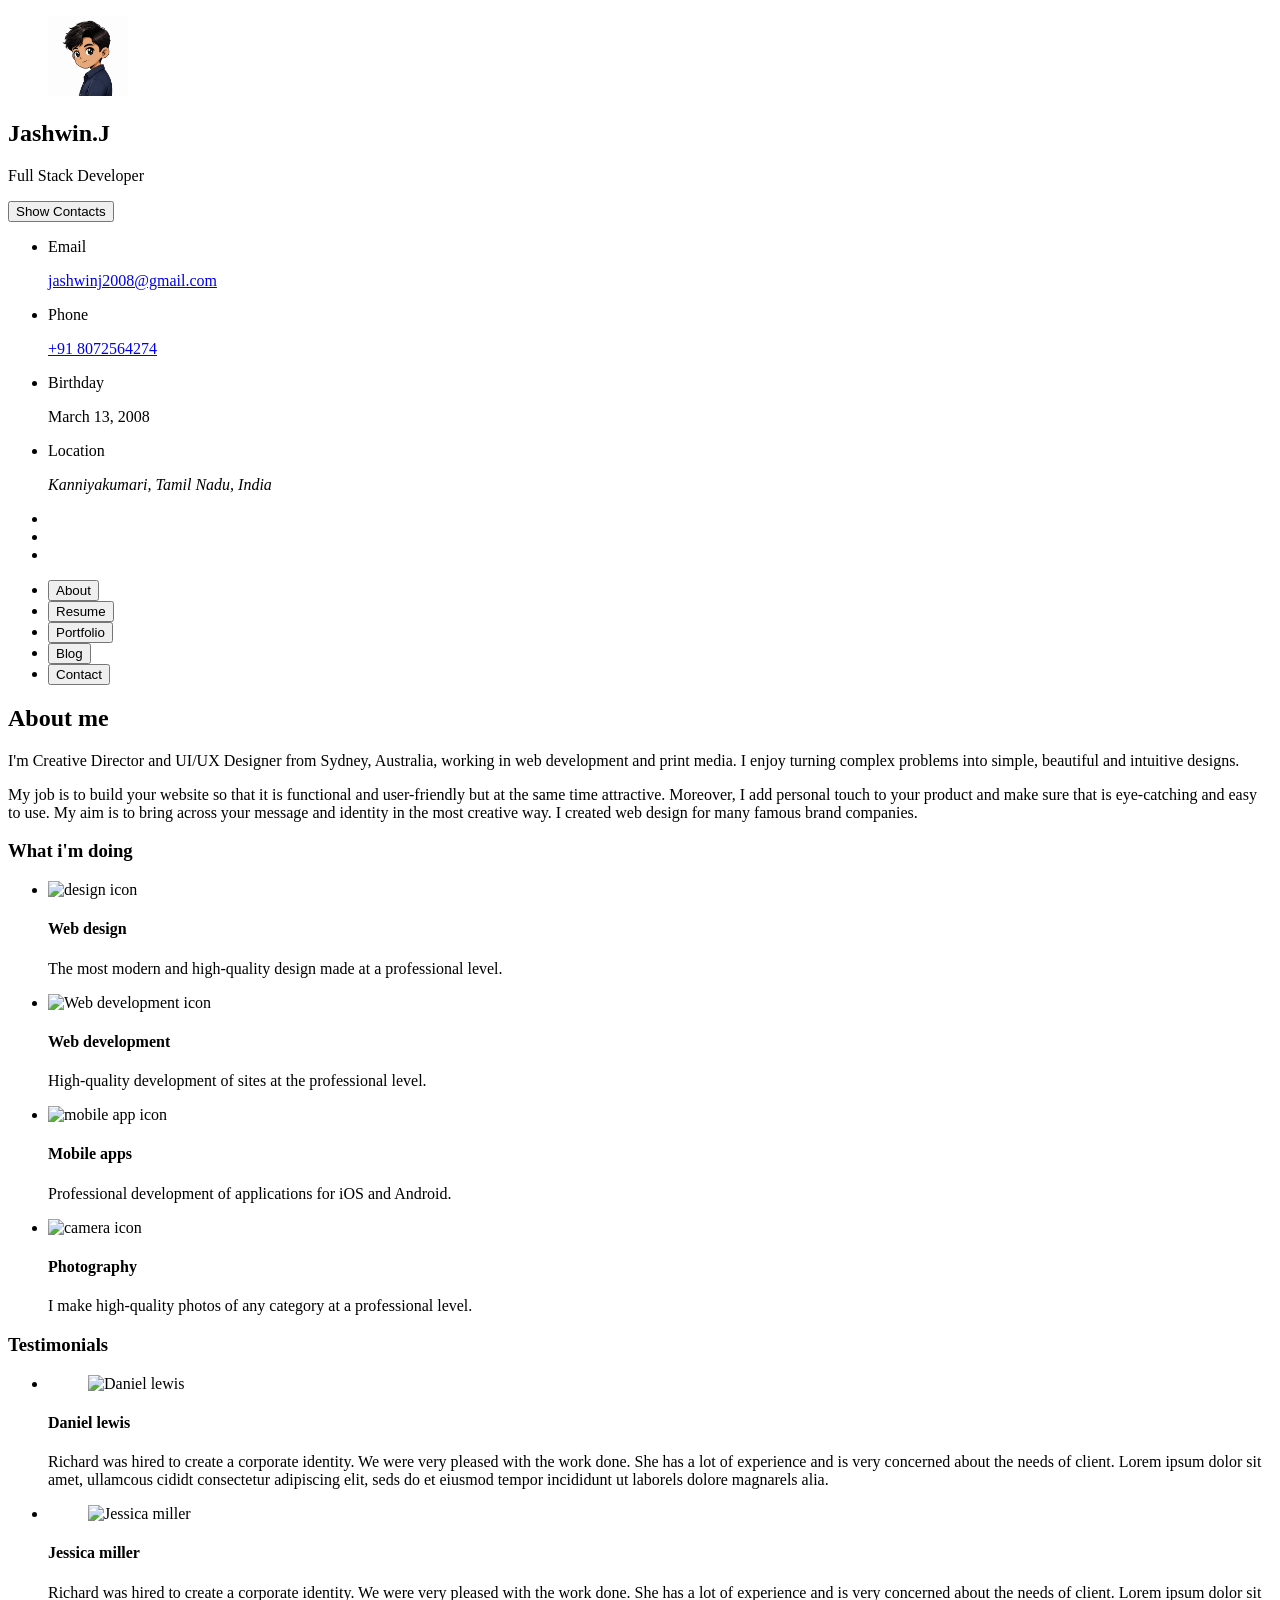
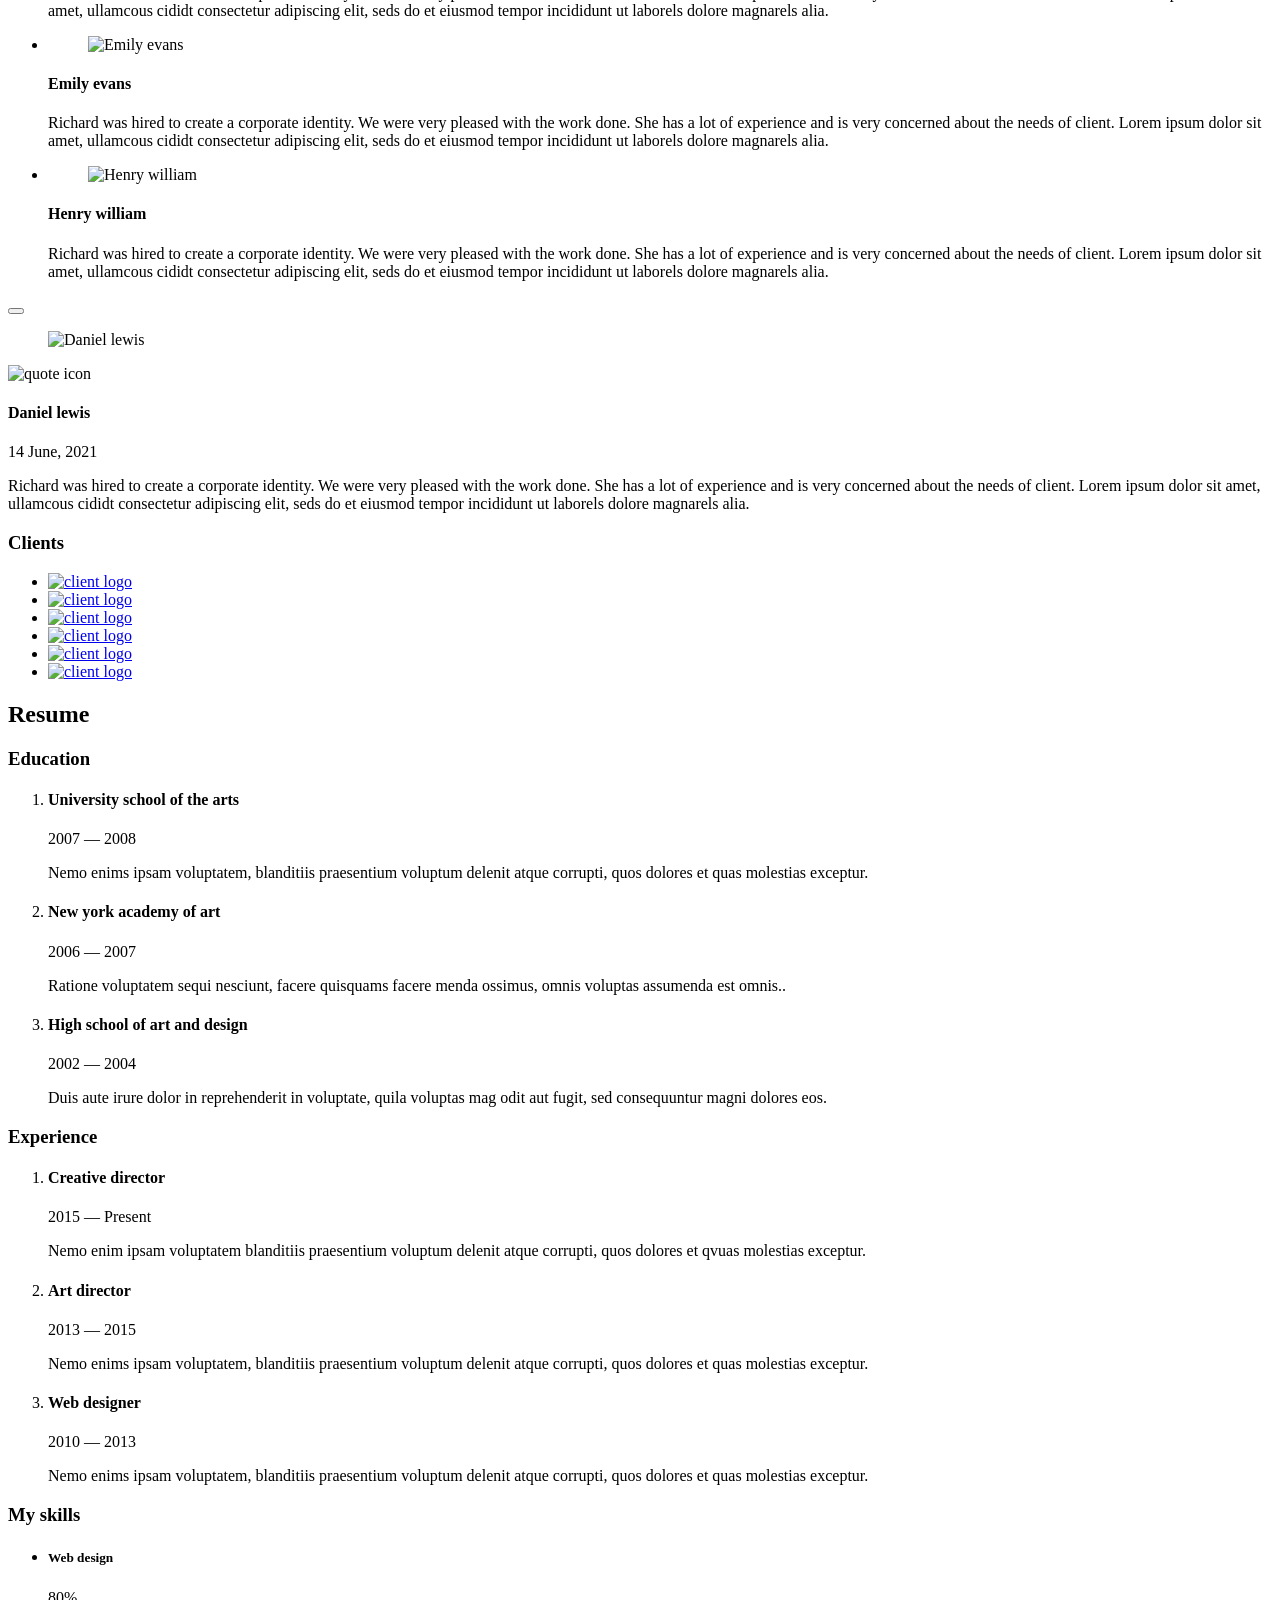
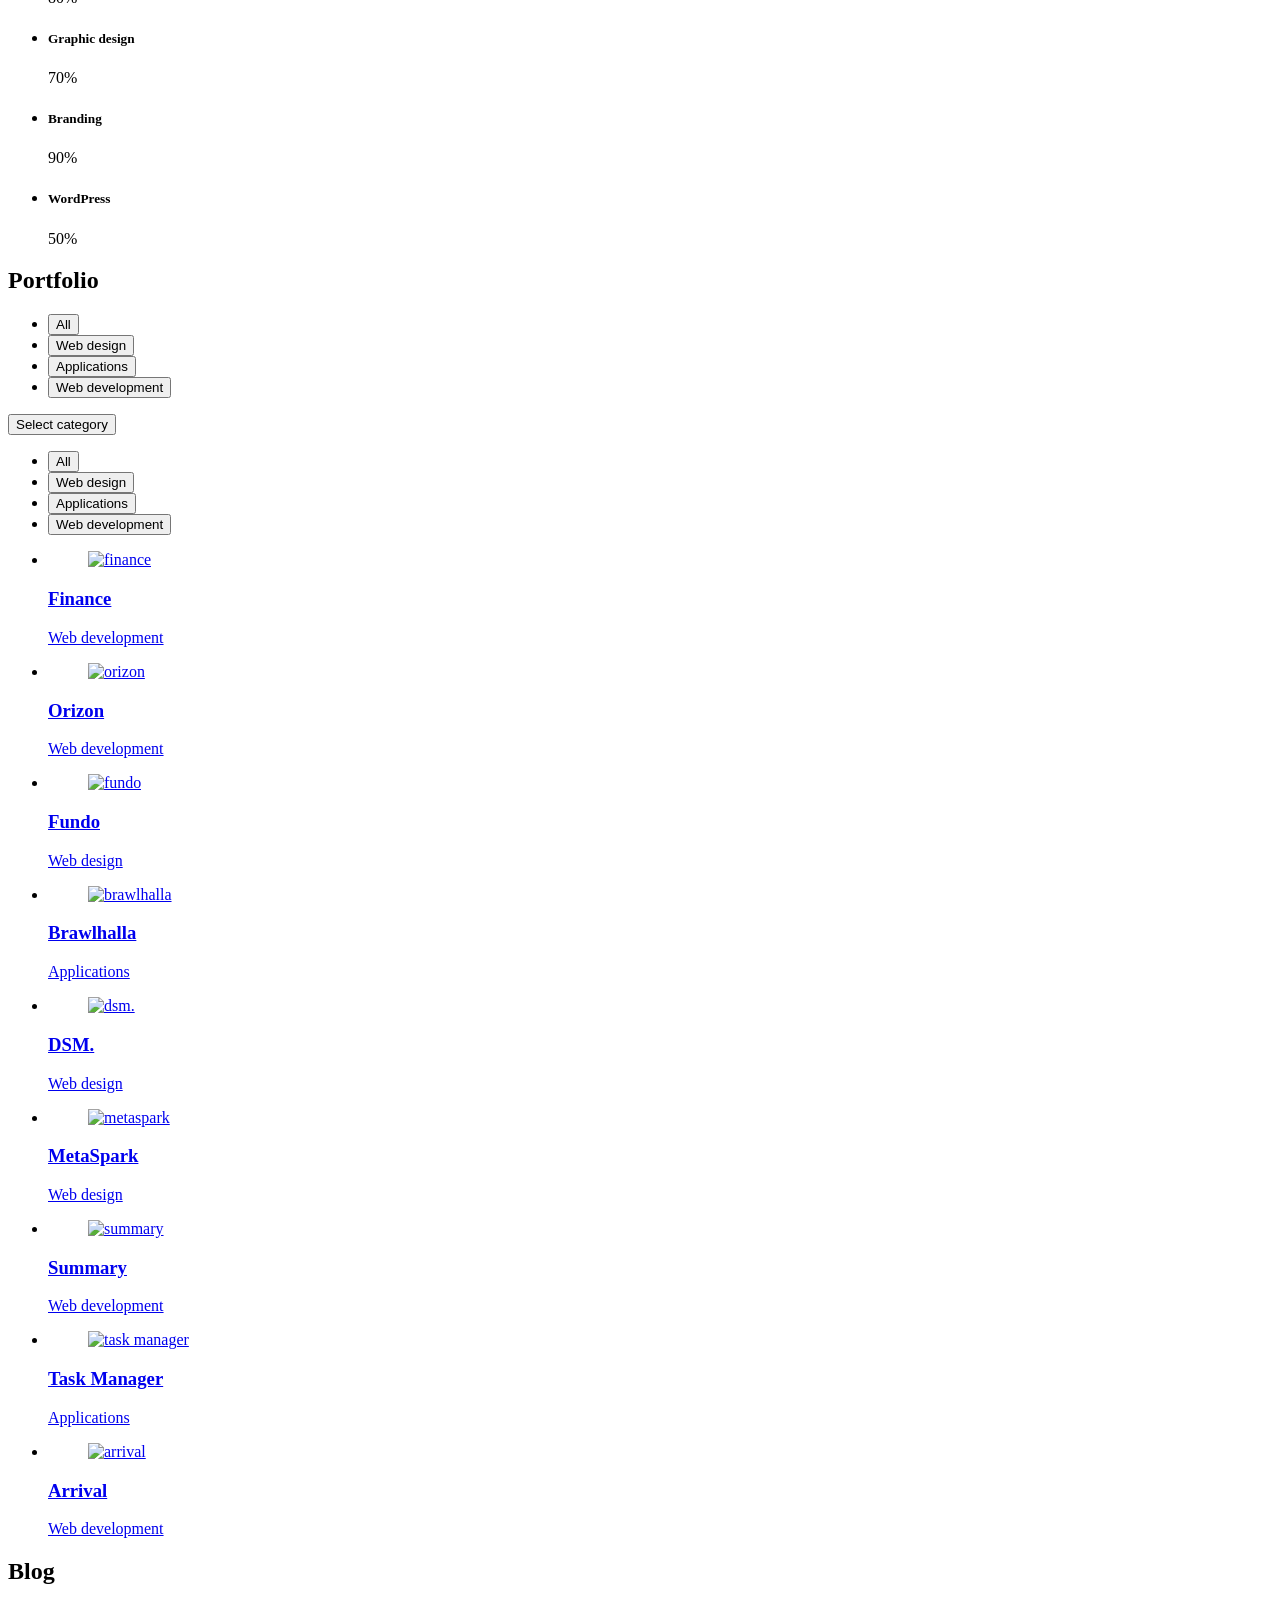
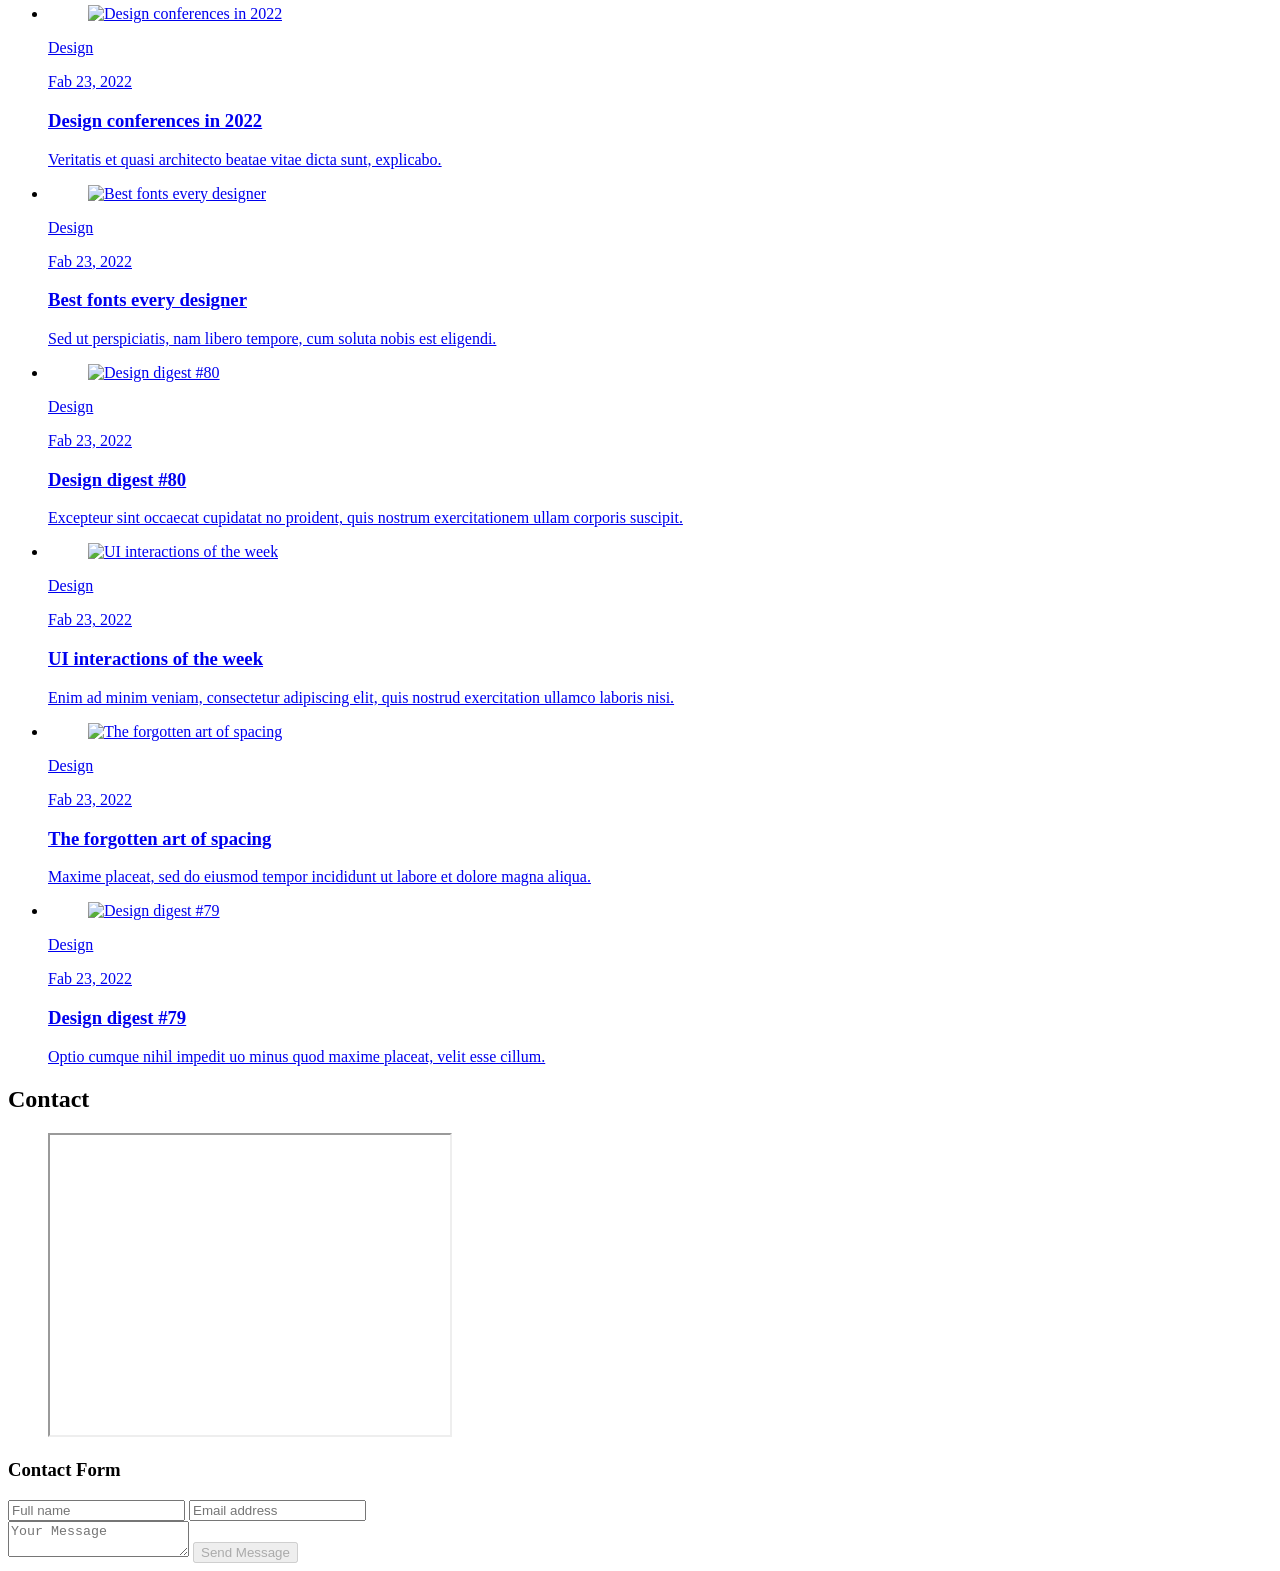
==== index.html @ caa752dd "," ====
<!DOCTYPE html>
<html lang="en">

<head>
  <meta charset="UTF-8">
  <meta http-equiv="X-UA-Compatible" content="IE=edge">
  <meta name="viewport" content="width=device-width, initial-scale=1.0">
  <title>vCard - Personal Portfolio</title>

  <!--
    - favicon
  -->
  <link rel="shortcut icon" href="./assets/images/logo.ico" type="image/x-icon">

  <!--
    - custom css link
  -->
  <link rel="stylesheet" href="./assets/css/style.css">

  <!--
    - google font link
  -->
  <link rel="preconnect" href="https://fonts.googleapis.com">
  <link rel="preconnect" href="https://fonts.gstatic.com" crossorigin>
  <link href="https://fonts.googleapis.com/css2?family=Poppins:wght@300;400;500;600&display=swap" rel="stylesheet">
</head>

<body>

  <!--
    - #MAIN
  -->

  <main>

    <!--
      - #SIDEBAR
    -->

    <aside class="sidebar" data-sidebar>

      <div class="sidebar-info">

        <figure class="avatar-box">
          <img src="./assets/images/jashwin_avatar.png" alt="Jashwin.J" width="80">
        </figure>

        <div class="info-content">
          <h1 class="name" title="Jashwin.J">Jashwin.J</h1>

          <p class="title">Full Stack Developer</p>
        </div>

        <button class="info_more-btn" data-sidebar-btn>
          <span>Show Contacts</span>

          <ion-icon name="chevron-down"></ion-icon>
        </button>

      </div>

      <div class="sidebar-info_more">

        <div class="separator"></div>

        <ul class="contacts-list">

          <li class="contact-item">

            <div class="icon-box">
              <ion-icon name="mail-outline"></ion-icon>
            </div>

            <div class="contact-info">
              <p class="contact-title">Email</p>

              <a href="mailto:jashwinj2008@gmail.com" class="contact-link">jashwinj2008@gmail.com</a>
            </div>

          </li>

          <li class="contact-item">

            <div class="icon-box">
              <ion-icon name="phone-portrait-outline"></ion-icon>
            </div>

            <div class="contact-info">
              <p class="contact-title">Phone</p>

              <a href="tel:+918072564274" class="contact-link">+91 8072564274</a>
            </div>

          </li>

          <li class="contact-item">

            <div class="icon-box">
              <ion-icon name="calendar-outline"></ion-icon>
            </div>

            <div class="contact-info">
              <p class="contact-title">Birthday</p>

              <time datetime="2008-03-13">March 13, 2008</time>
            </div>

          </li>

          <li class="contact-item">

            <div class="icon-box">
              <ion-icon name="location-outline"></ion-icon>
            </div>

            <div class="contact-info">
              <p class="contact-title">Location</p>

              <address>Kanniyakumari, Tamil Nadu, India</address>
            </div>

          </li>

        </ul>

        <div class="separator"></div>

        <ul class="social-list">

          <li class="social-item">
            <a href="https://github.com/jashwinj2008" class="social-link">
              <ion-icon name="logo-github"></ion-icon>
            </a>
          </li>

          <li class="social-item">
            <a href="https://www.linkedin.com/in/jashwin-j-16b06240a" class="social-link">
              <ion-icon name="logo-linkedin"></ion-icon>
            </a>
          </li>

          <li class="social-item">
            <a href="https://www.instagram.com/jashz.2813" class="social-link">
              <ion-icon name="logo-instagram"></ion-icon>
            </a>
          </li>

        </ul>

      </div>

    </aside>





    <!--
      - #main-content
    -->

    <div class="main-content">

      <!--
        - #NAVBAR
      -->

      <nav class="navbar">

        <ul class="navbar-list">

          <li class="navbar-item">
            <button class="navbar-link  active" data-nav-link>About</button>
          </li>

          <li class="navbar-item">
            <button class="navbar-link" data-nav-link>Resume</button>
          </li>

          <li class="navbar-item">
            <button class="navbar-link" data-nav-link>Portfolio</button>
          </li>

          <li class="navbar-item">
            <button class="navbar-link" data-nav-link>Blog</button>
          </li>

          <li class="navbar-item">
            <button class="navbar-link" data-nav-link>Contact</button>
          </li>

        </ul>

      </nav>





      <!--
        - #ABOUT
      -->

      <article class="about  active" data-page="about">

        <header>
          <h2 class="h2 article-title">About me</h2>
        </header>

        <section class="about-text">
          <p>
            I'm Creative Director and UI/UX Designer from Sydney, Australia, working in web development and print media.
            I enjoy
            turning complex problems into simple, beautiful and intuitive designs.
          </p>

          <p>
            My job is to build your website so that it is functional and user-friendly but at the same time attractive.
            Moreover, I
            add personal touch to your product and make sure that is eye-catching and easy to use. My aim is to bring
            across your
            message and identity in the most creative way. I created web design for many famous brand companies.
          </p>
        </section>


        <!--
          - service
        -->

        <section class="service">

          <h3 class="h3 service-title">What i'm doing</h3>

          <ul class="service-list">

            <li class="service-item">

              <div class="service-icon-box">
                <img src="./assets/images/icon-design.svg
                " alt="design icon" width="40">
              </div>

              <div class="service-content-box">
                <h4 class="h4 service-item-title">Web design</h4>

                <p class="service-item-text">
                  The most modern and high-quality design made at a professional level.
                </p>
              </div>

            </li>

            <li class="service-item">

              <div class="service-icon-box">
                <img src="./assets/images/icon-dev.svg" alt="Web development icon" width="40">
              </div>

              <div class="service-content-box">
                <h4 class="h4 service-item-title">Web development</h4>

                <p class="service-item-text">
                  High-quality development of sites at the professional level.
                </p>
              </div>

            </li>

            <li class="service-item">

              <div class="service-icon-box">
                <img src="./assets/images/icon-app.svg" alt="mobile app icon" width="40">
              </div>

              <div class="service-content-box">
                <h4 class="h4 service-item-title">Mobile apps</h4>

                <p class="service-item-text">
                  Professional development of applications for iOS and Android.
                </p>
              </div>

            </li>

            <li class="service-item">

              <div class="service-icon-box">
                <img src="./assets/images/icon-photo.svg" alt="camera icon" width="40">
              </div>

              <div class="service-content-box">
                <h4 class="h4 service-item-title">Photography</h4>

                <p class="service-item-text">
                  I make high-quality photos of any category at a professional level.
                </p>
              </div>

            </li>

          </ul>

        </section>


        <!--
          - testimonials
        -->

        <section class="testimonials">

          <h3 class="h3 testimonials-title">Testimonials</h3>

          <ul class="testimonials-list has-scrollbar">

            <li class="testimonials-item">
              <div class="content-card" data-testimonials-item>

                <figure class="testimonials-avatar-box">
                  <img src="./assets/images/avatar-1.png" alt="Daniel lewis" width="60" data-testimonials-avatar>
                </figure>

                <h4 class="h4 testimonials-item-title" data-testimonials-title>Daniel lewis</h4>

                <div class="testimonials-text" data-testimonials-text>
                  <p>
                    Richard was hired to create a corporate identity. We were very pleased with the work done. She has a
                    lot of experience
                    and is very concerned about the needs of client. Lorem ipsum dolor sit amet, ullamcous cididt
                    consectetur adipiscing
                    elit, seds do et eiusmod tempor incididunt ut laborels dolore magnarels alia.
                  </p>
                </div>

              </div>
            </li>

            <li class="testimonials-item">
              <div class="content-card" data-testimonials-item>

                <figure class="testimonials-avatar-box">
                  <img src="./assets/images/avatar-2.png" alt="Jessica miller" width="60" data-testimonials-avatar>
                </figure>

                <h4 class="h4 testimonials-item-title" data-testimonials-title>Jessica miller</h4>

                <div class="testimonials-text" data-testimonials-text>
                  <p>
                    Richard was hired to create a corporate identity. We were very pleased with the work done. She has a
                    lot of experience
                    and is very concerned about the needs of client. Lorem ipsum dolor sit amet, ullamcous cididt
                    consectetur adipiscing
                    elit, seds do et eiusmod tempor incididunt ut laborels dolore magnarels alia.
                  </p>
                </div>

              </div>
            </li>

            <li class="testimonials-item">
              <div class="content-card" data-testimonials-item>

                <figure class="testimonials-avatar-box">
                  <img src="./assets/images/avatar-3.png" alt="Emily evans" width="60" data-testimonials-avatar>
                </figure>

                <h4 class="h4 testimonials-item-title" data-testimonials-title>Emily evans</h4>

                <div class="testimonials-text" data-testimonials-text>
                  <p>
                    Richard was hired to create a corporate identity. We were very pleased with the work done. She has a
                    lot of experience
                    and is very concerned about the needs of client. Lorem ipsum dolor sit amet, ullamcous cididt
                    consectetur adipiscing
                    elit, seds do et eiusmod tempor incididunt ut laborels dolore magnarels alia.
                  </p>
                </div>

              </div>
            </li>

            <li class="testimonials-item">
              <div class="content-card" data-testimonials-item>

                <figure class="testimonials-avatar-box">
                  <img src="./assets/images/avatar-4.png" alt="Henry william" width="60" data-testimonials-avatar>
                </figure>

                <h4 class="h4 testimonials-item-title" data-testimonials-title>Henry william</h4>

                <div class="testimonials-text" data-testimonials-text>
                  <p>
                    Richard was hired to create a corporate identity. We were very pleased with the work done. She has a
                    lot of experience
                    and is very concerned about the needs of client. Lorem ipsum dolor sit amet, ullamcous cididt
                    consectetur adipiscing
                    elit, seds do et eiusmod tempor incididunt ut laborels dolore magnarels alia.
                  </p>
                </div>

              </div>
            </li>

          </ul>

        </section>


        <!--
          - testimonials modal
        -->

        <div class="modal-container" data-modal-container>

          <div class="overlay" data-overlay></div>

          <section class="testimonials-modal">

            <button class="modal-close-btn" data-modal-close-btn>
              <ion-icon name="close-outline"></ion-icon>
            </button>

            <div class="modal-img-wrapper">
              <figure class="modal-avatar-box">
                <img src="./assets/images/avatar-1.png" alt="Daniel lewis" width="80" data-modal-img>
              </figure>

              <img src="./assets/images/icon-quote.svg" alt="quote icon">
            </div>

            <div class="modal-content">

              <h4 class="h3 modal-title" data-modal-title>Daniel lewis</h4>

              <time datetime="2021-06-14">14 June, 2021</time>

              <div data-modal-text>
                <p>
                  Richard was hired to create a corporate identity. We were very pleased with the work done. She has a
                  lot of experience
                  and is very concerned about the needs of client. Lorem ipsum dolor sit amet, ullamcous cididt
                  consectetur adipiscing
                  elit, seds do et eiusmod tempor incididunt ut laborels dolore magnarels alia.
                </p>
              </div>

            </div>

          </section>

        </div>


        <!--
          - clients
        -->

        <section class="clients">

          <h3 class="h3 clients-title">Clients</h3>

          <ul class="clients-list has-scrollbar">

            <li class="clients-item">
              <a href="#">
                <img src="./assets/images/logo-1-color.png" alt="client logo">
              </a>
            </li>

            <li class="clients-item">
              <a href="#">
                <img src="./assets/images/logo-2-color.png" alt="client logo">
              </a>
            </li>

            <li class="clients-item">
              <a href="#">
                <img src="./assets/images/logo-3-color.png" alt="client logo">
              </a>
            </li>

            <li class="clients-item">
              <a href="#">
                <img src="./assets/images/logo-4-color.png" alt="client logo">
              </a>
            </li>

            <li class="clients-item">
              <a href="#">
                <img src="./assets/images/logo-5-color.png" alt="client logo">
              </a>
            </li>

            <li class="clients-item">
              <a href="#">
                <img src="./assets/images/logo-6-color.png" alt="client logo">
              </a>
            </li>

          </ul>

        </section>

      </article>





      <!--
        - #RESUME
      -->

      <article class="resume" data-page="resume">

        <header>
          <h2 class="h2 article-title">Resume</h2>
        </header>

        <section class="timeline">

          <div class="title-wrapper">
            <div class="icon-box">
              <ion-icon name="book-outline"></ion-icon>
            </div>

            <h3 class="h3">Education</h3>
          </div>

          <ol class="timeline-list">

            <li class="timeline-item">

              <h4 class="h4 timeline-item-title">University school of the arts</h4>

              <span>2007 — 2008</span>

              <p class="timeline-text">
                Nemo enims ipsam voluptatem, blanditiis praesentium voluptum delenit atque corrupti, quos dolores et
                quas molestias
                exceptur.
              </p>

            </li>

            <li class="timeline-item">

              <h4 class="h4 timeline-item-title">New york academy of art</h4>

              <span>2006 — 2007</span>

              <p class="timeline-text">
                Ratione voluptatem sequi nesciunt, facere quisquams facere menda ossimus, omnis voluptas assumenda est
                omnis..
              </p>

            </li>

            <li class="timeline-item">

              <h4 class="h4 timeline-item-title">High school of art and design</h4>

              <span>2002 — 2004</span>

              <p class="timeline-text">
                Duis aute irure dolor in reprehenderit in voluptate, quila voluptas mag odit aut fugit, sed consequuntur
                magni dolores
                eos.
              </p>

            </li>

          </ol>

        </section>

        <section class="timeline">

          <div class="title-wrapper">
            <div class="icon-box">
              <ion-icon name="book-outline"></ion-icon>
            </div>

            <h3 class="h3">Experience</h3>
          </div>

          <ol class="timeline-list">

            <li class="timeline-item">

              <h4 class="h4 timeline-item-title">Creative director</h4>

              <span>2015 — Present</span>

              <p class="timeline-text">
                Nemo enim ipsam voluptatem blanditiis praesentium voluptum delenit atque corrupti, quos dolores et qvuas
                molestias
                exceptur.
              </p>

            </li>

            <li class="timeline-item">

              <h4 class="h4 timeline-item-title">Art director</h4>

              <span>2013 — 2015</span>

              <p class="timeline-text">
                Nemo enims ipsam voluptatem, blanditiis praesentium voluptum delenit atque corrupti, quos dolores et
                quas molestias
                exceptur.
              </p>

            </li>

            <li class="timeline-item">

              <h4 class="h4 timeline-item-title">Web designer</h4>

              <span>2010 — 2013</span>

              <p class="timeline-text">
                Nemo enims ipsam voluptatem, blanditiis praesentium voluptum delenit atque corrupti, quos dolores et
                quas molestias
                exceptur.
              </p>

            </li>

          </ol>

        </section>

        <section class="skill">

          <h3 class="h3 skills-title">My skills</h3>

          <ul class="skills-list content-card">

            <li class="skills-item">

              <div class="title-wrapper">
                <h5 class="h5">Web design</h5>
                <data value="80">80%</data>
              </div>

              <div class="skill-progress-bg">
                <div class="skill-progress-fill" style="width: 80%;"></div>
              </div>

            </li>

            <li class="skills-item">

              <div class="title-wrapper">
                <h5 class="h5">Graphic design</h5>
                <data value="70">70%</data>
              </div>

              <div class="skill-progress-bg">
                <div class="skill-progress-fill" style="width: 70%;"></div>
              </div>

            </li>

            <li class="skills-item">

              <div class="title-wrapper">
                <h5 class="h5">Branding</h5>
                <data value="90">90%</data>
              </div>

              <div class="skill-progress-bg">
                <div class="skill-progress-fill" style="width: 90%;"></div>
              </div>

            </li>

            <li class="skills-item">

              <div class="title-wrapper">
                <h5 class="h5">WordPress</h5>
                <data value="50">50%</data>
              </div>

              <div class="skill-progress-bg">
                <div class="skill-progress-fill" style="width: 50%;"></div>
              </div>

            </li>

          </ul>

        </section>

      </article>





      <!--
        - #PORTFOLIO
      -->

      <article class="portfolio" data-page="portfolio">

        <header>
          <h2 class="h2 article-title">Portfolio</h2>
        </header>

        <section class="projects">

          <ul class="filter-list">

            <li class="filter-item">
              <button class="active" data-filter-btn>All</button>
            </li>

            <li class="filter-item">
              <button data-filter-btn>Web design</button>
            </li>

            <li class="filter-item">
              <button data-filter-btn>Applications</button>
            </li>

            <li class="filter-item">
              <button data-filter-btn>Web development</button>
            </li>

          </ul>

          <div class="filter-select-box">

            <button class="filter-select" data-select>

              <div class="select-value" data-selecct-value>Select category</div>

              <div class="select-icon">
                <ion-icon name="chevron-down"></ion-icon>
              </div>

            </button>

            <ul class="select-list">

              <li class="select-item">
                <button data-select-item>All</button>
              </li>

              <li class="select-item">
                <button data-select-item>Web design</button>
              </li>

              <li class="select-item">
                <button data-select-item>Applications</button>
              </li>

              <li class="select-item">
                <button data-select-item>Web development</button>
              </li>

            </ul>

          </div>

          <ul class="project-list">

            <li class="project-item  active" data-filter-item data-category="web development">
              <a href="#">

                <figure class="project-img">
                  <div class="project-item-icon-box">
                    <ion-icon name="eye-outline"></ion-icon>
                  </div>

                  <img src="./assets/images/project-1.jpg" alt="finance" loading="lazy">
                </figure>

                <h3 class="project-title">Finance</h3>

                <p class="project-category">Web development</p>

              </a>
            </li>

            <li class="project-item  active" data-filter-item data-category="web development">
              <a href="#">

                <figure class="project-img">
                  <div class="project-item-icon-box">
                    <ion-icon name="eye-outline"></ion-icon>
                  </div>

                  <img src="./assets/images/project-2.png" alt="orizon" loading="lazy">
                </figure>

                <h3 class="project-title">Orizon</h3>

                <p class="project-category">Web development</p>

              </a>
            </li>

            <li class="project-item  active" data-filter-item data-category="web design">
              <a href="#">

                <figure class="project-img">
                  <div class="project-item-icon-box">
                    <ion-icon name="eye-outline"></ion-icon>
                  </div>

                  <img src="./assets/images/project-3.jpg" alt="fundo" loading="lazy">
                </figure>

                <h3 class="project-title">Fundo</h3>

                <p class="project-category">Web design</p>

              </a>
            </li>

            <li class="project-item  active" data-filter-item data-category="applications">
              <a href="#">

                <figure class="project-img">
                  <div class="project-item-icon-box">
                    <ion-icon name="eye-outline"></ion-icon>
                  </div>

                  <img src="./assets/images/project-4.png" alt="brawlhalla" loading="lazy">
                </figure>

                <h3 class="project-title">Brawlhalla</h3>

                <p class="project-category">Applications</p>

              </a>
            </li>

            <li class="project-item  active" data-filter-item data-category="web design">
              <a href="#">

                <figure class="project-img">
                  <div class="project-item-icon-box">
                    <ion-icon name="eye-outline"></ion-icon>
                  </div>

                  <img src="./assets/images/project-5.png" alt="dsm." loading="lazy">
                </figure>

                <h3 class="project-title">DSM.</h3>

                <p class="project-category">Web design</p>

              </a>
            </li>

            <li class="project-item  active" data-filter-item data-category="web design">
              <a href="#">

                <figure class="project-img">
                  <div class="project-item-icon-box">
                    <ion-icon name="eye-outline"></ion-icon>
                  </div>

                  <img src="./assets/images/project-6.png" alt="metaspark" loading="lazy">
                </figure>

                <h3 class="project-title">MetaSpark</h3>

                <p class="project-category">Web design</p>

              </a>
            </li>

            <li class="project-item  active" data-filter-item data-category="web development">
              <a href="#">

                <figure class="project-img">
                  <div class="project-item-icon-box">
                    <ion-icon name="eye-outline"></ion-icon>
                  </div>

                  <img src="./assets/images/project-7.png" alt="summary" loading="lazy">
                </figure>

                <h3 class="project-title">Summary</h3>

                <p class="project-category">Web development</p>

              </a>
            </li>

            <li class="project-item  active" data-filter-item data-category="applications">
              <a href="#">

                <figure class="project-img">
                  <div class="project-item-icon-box">
                    <ion-icon name="eye-outline"></ion-icon>
                  </div>

                  <img src="./assets/images/project-8.jpg" alt="task manager" loading="lazy">
                </figure>

                <h3 class="project-title">Task Manager</h3>

                <p class="project-category">Applications</p>

              </a>
            </li>

            <li class="project-item  active" data-filter-item data-category="web development">
              <a href="#">

                <figure class="project-img">
                  <div class="project-item-icon-box">
                    <ion-icon name="eye-outline"></ion-icon>
                  </div>

                  <img src="./assets/images/project-9.png" alt="arrival" loading="lazy">
                </figure>

                <h3 class="project-title">Arrival</h3>

                <p class="project-category">Web development</p>

              </a>
            </li>

          </ul>

        </section>

      </article>





      <!--
        - #BLOG
      -->

      <article class="blog" data-page="blog">

        <header>
          <h2 class="h2 article-title">Blog</h2>
        </header>

        <section class="blog-posts">

          <ul class="blog-posts-list">

            <li class="blog-post-item">
              <a href="#">

                <figure class="blog-banner-box">
                  <img src="./assets/images/blog-1.jpg" alt="Design conferences in 2022" loading="lazy">
                </figure>

                <div class="blog-content">

                  <div class="blog-meta">
                    <p class="blog-category">Design</p>

                    <span class="dot"></span>

                    <time datetime="2022-02-23">Fab 23, 2022</time>
                  </div>

                  <h3 class="h3 blog-item-title">Design conferences in 2022</h3>

                  <p class="blog-text">
                    Veritatis et quasi architecto beatae vitae dicta sunt, explicabo.
                  </p>

                </div>

              </a>
            </li>

            <li class="blog-post-item">
              <a href="#">

                <figure class="blog-banner-box">
                  <img src="./assets/images/blog-2.jpg" alt="Best fonts every designer" loading="lazy">
                </figure>

                <div class="blog-content">

                  <div class="blog-meta">
                    <p class="blog-category">Design</p>

                    <span class="dot"></span>

                    <time datetime="2022-02-23">Fab 23, 2022</time>
                  </div>

                  <h3 class="h3 blog-item-title">Best fonts every designer</h3>

                  <p class="blog-text">
                    Sed ut perspiciatis, nam libero tempore, cum soluta nobis est eligendi.
                  </p>

                </div>

              </a>
            </li>

            <li class="blog-post-item">
              <a href="#">

                <figure class="blog-banner-box">
                  <img src="./assets/images/blog-3.jpg" alt="Design digest #80" loading="lazy">
                </figure>

                <div class="blog-content">

                  <div class="blog-meta">
                    <p class="blog-category">Design</p>

                    <span class="dot"></span>

                    <time datetime="2022-02-23">Fab 23, 2022</time>
                  </div>

                  <h3 class="h3 blog-item-title">Design digest #80</h3>

                  <p class="blog-text">
                    Excepteur sint occaecat cupidatat no proident, quis nostrum exercitationem ullam corporis suscipit.
                  </p>

                </div>

              </a>
            </li>

            <li class="blog-post-item">
              <a href="#">

                <figure class="blog-banner-box">
                  <img src="./assets/images/blog-4.jpg" alt="UI interactions of the week" loading="lazy">
                </figure>

                <div class="blog-content">

                  <div class="blog-meta">
                    <p class="blog-category">Design</p>

                    <span class="dot"></span>

                    <time datetime="2022-02-23">Fab 23, 2022</time>
                  </div>

                  <h3 class="h3 blog-item-title">UI interactions of the week</h3>

                  <p class="blog-text">
                    Enim ad minim veniam, consectetur adipiscing elit, quis nostrud exercitation ullamco laboris nisi.
                  </p>

                </div>

              </a>
            </li>

            <li class="blog-post-item">
              <a href="#">

                <figure class="blog-banner-box">
                  <img src="./assets/images/blog-5.jpg" alt="The forgotten art of spacing" loading="lazy">
                </figure>

                <div class="blog-content">

                  <div class="blog-meta">
                    <p class="blog-category">Design</p>

                    <span class="dot"></span>

                    <time datetime="2022-02-23">Fab 23, 2022</time>
                  </div>

                  <h3 class="h3 blog-item-title">The forgotten art of spacing</h3>

                  <p class="blog-text">
                    Maxime placeat, sed do eiusmod tempor incididunt ut labore et dolore magna aliqua.
                  </p>

                </div>

              </a>
            </li>

            <li class="blog-post-item">
              <a href="#">

                <figure class="blog-banner-box">
                  <img src="./assets/images/blog-6.jpg" alt="Design digest #79" loading="lazy">
                </figure>

                <div class="blog-content">

                  <div class="blog-meta">
                    <p class="blog-category">Design</p>

                    <span class="dot"></span>

                    <time datetime="2022-02-23">Fab 23, 2022</time>
                  </div>

                  <h3 class="h3 blog-item-title">Design digest #79</h3>

                  <p class="blog-text">
                    Optio cumque nihil impedit uo minus quod maxime placeat, velit esse cillum.
                  </p>

                </div>

              </a>
            </li>

          </ul>

        </section>

      </article>





      <!--
        - #CONTACT
      -->

      <article class="contact" data-page="contact">

        <header>
          <h2 class="h2 article-title">Contact</h2>
        </header>

        <section class="mapbox" data-mapbox>
          <figure>
            <iframe
              src="https://www.google.com/maps/embed?pb=!1m18!1m12!1m3!1d199666.5651251294!2d-121.58334177520186!3d38.56165006739519!2m3!1f0!2f0!3f0!3m2!1i1024!2i768!4f13.1!3m3!1m2!1s0x809ac672b28397f9%3A0x921f6aaa74197fdb!2sSacramento%2C%20CA%2C%20USA!5e0!3m2!1sen!2sbd!4v1647608789441!5m2!1sen!2sbd"
              width="400" height="300" loading="lazy"></iframe>
          </figure>
        </section>

        <section class="contact-form">

          <h3 class="h3 form-title">Contact Form</h3>

          <form action="#" class="form" data-form>

            <div class="input-wrapper">
              <input type="text" name="fullname" class="form-input" placeholder="Full name" required data-form-input>

              <input type="email" name="email" class="form-input" placeholder="Email address" required data-form-input>
            </div>

            <textarea name="message" class="form-input" placeholder="Your Message" required data-form-input></textarea>

            <button class="form-btn" type="submit" disabled data-form-btn>
              <ion-icon name="paper-plane"></ion-icon>
              <span>Send Message</span>
            </button>

          </form>

        </section>

      </article>

    </div>

  </main>






  <!--
    - custom js link
  -->
  <script src="./assets/js/script.js"></script>

  <!--
    - ionicon link
  -->
  <script type="module" src="https://unpkg.com/ionicons@5.5.2/dist/ionicons/ionicons.esm.js"></script>
  <script nomodule src="https://unpkg.com/ionicons@5.5.2/dist/ionicons/ionicons.js"></script>

</body>

</html>
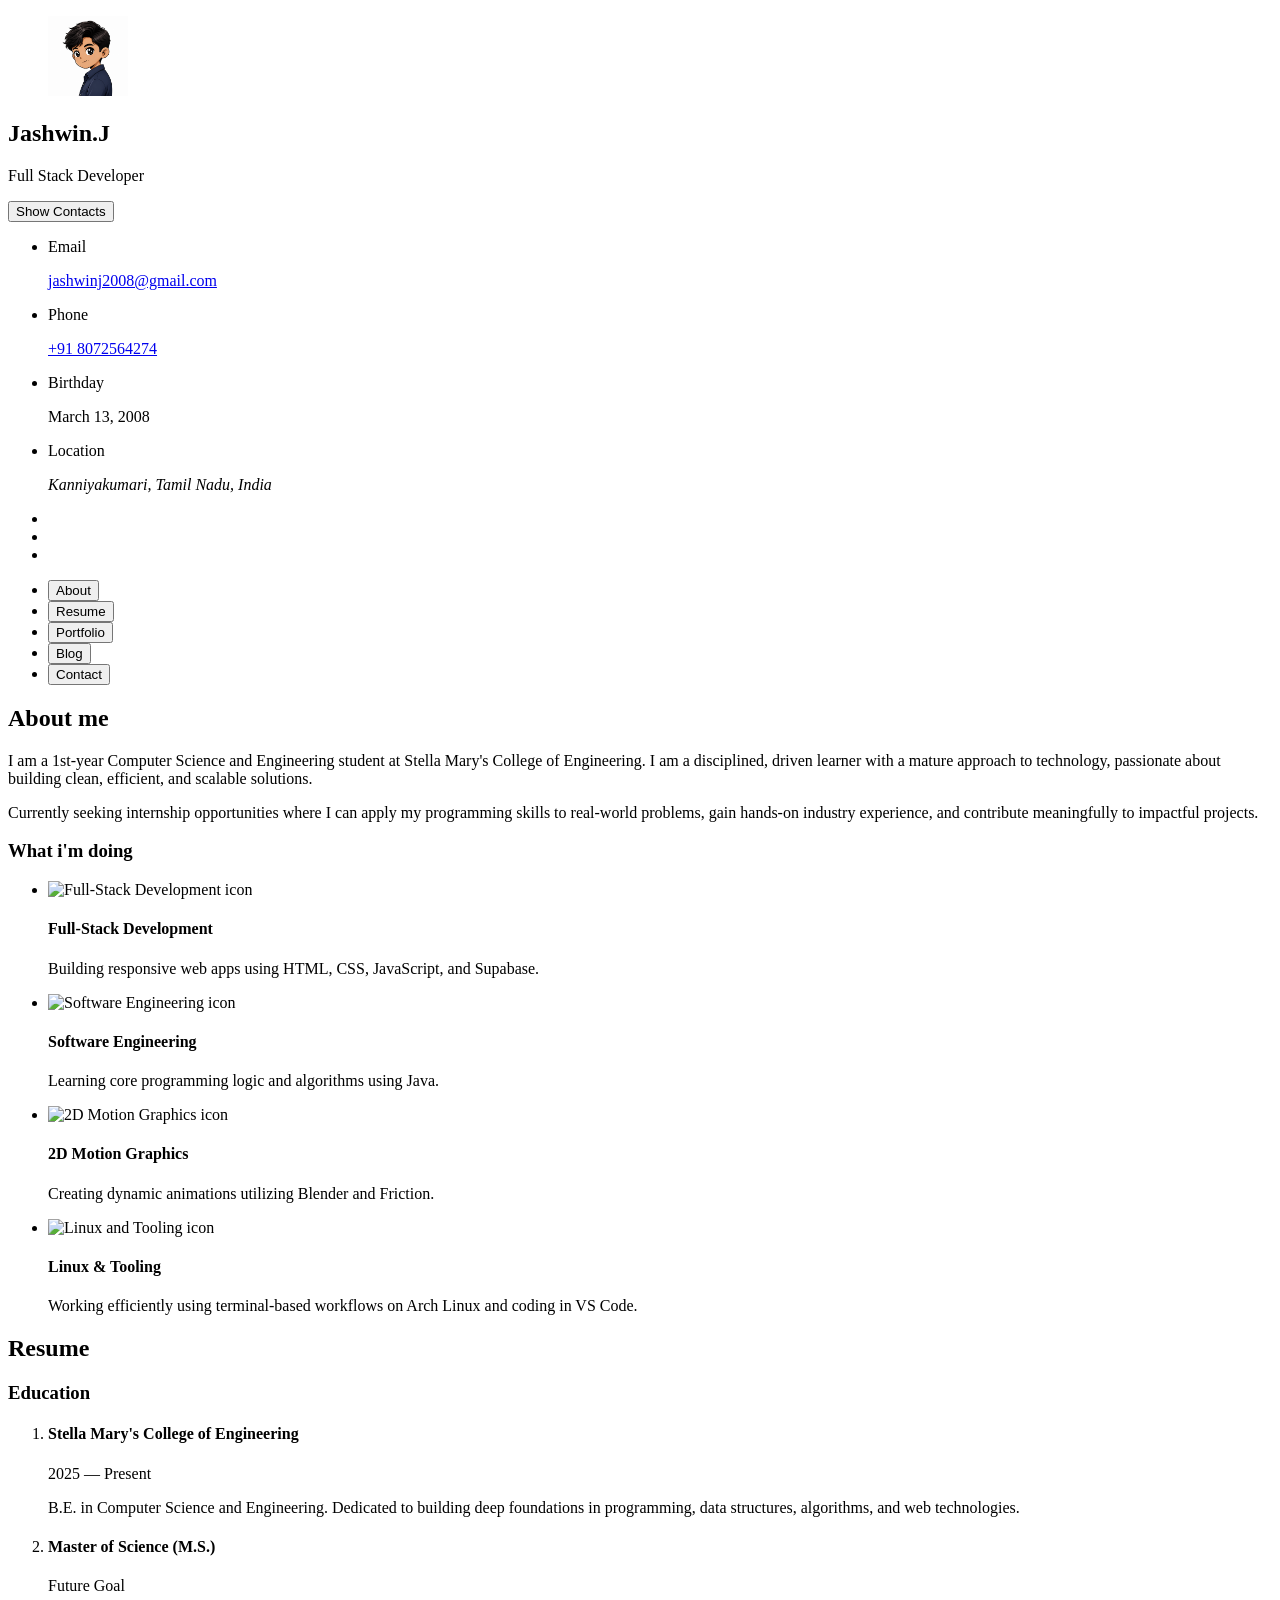
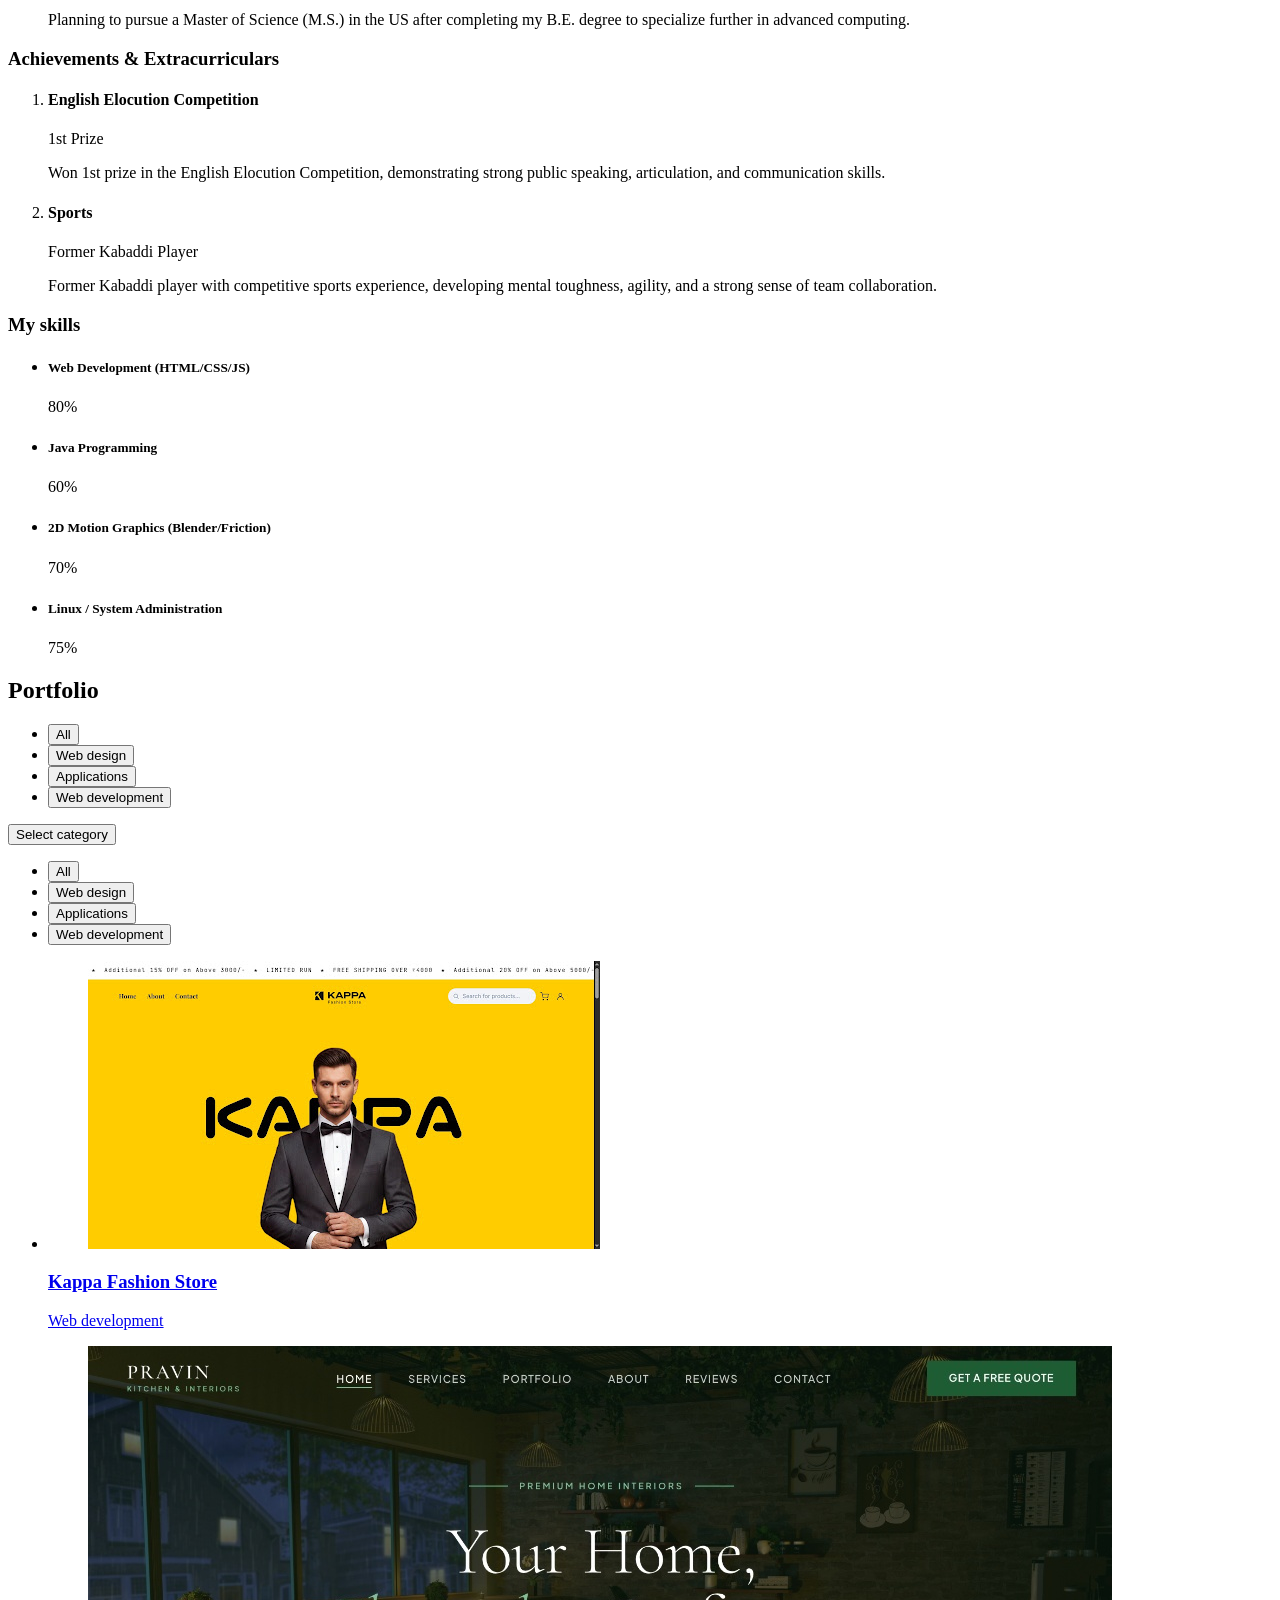
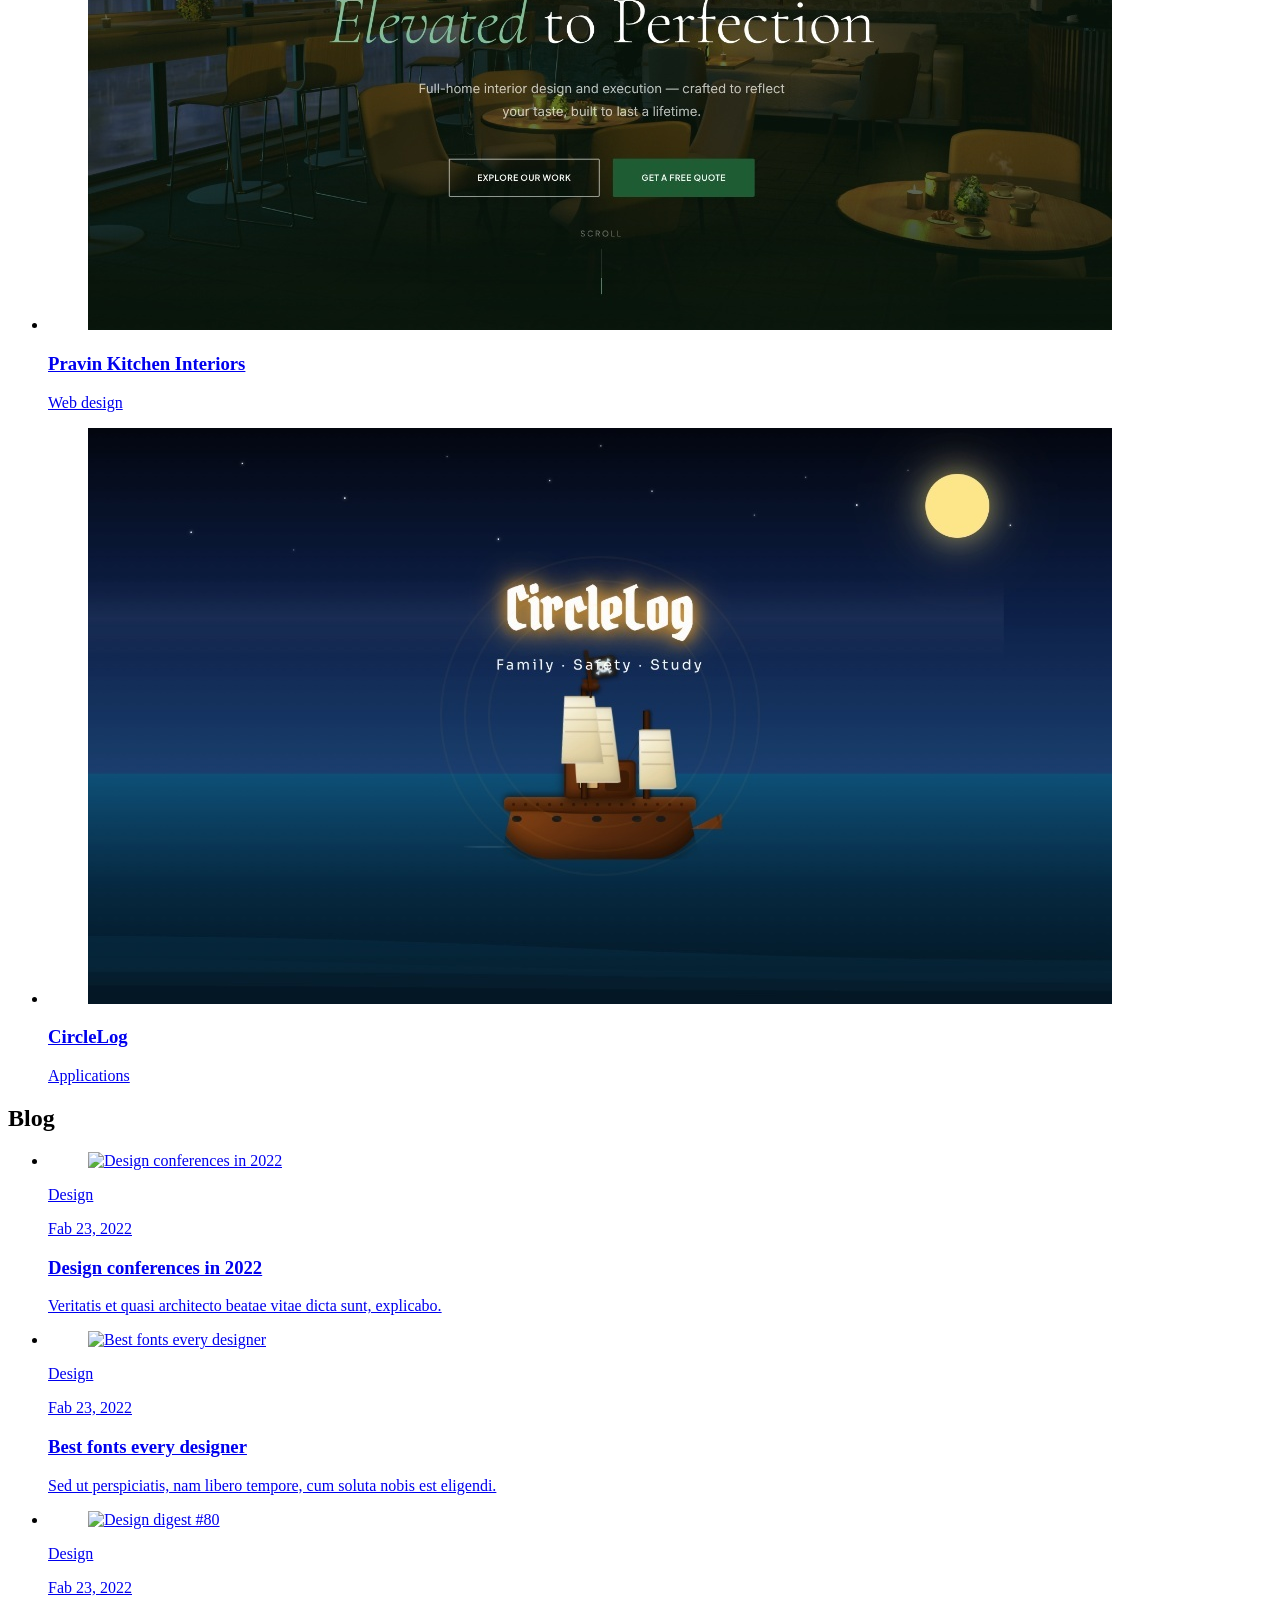
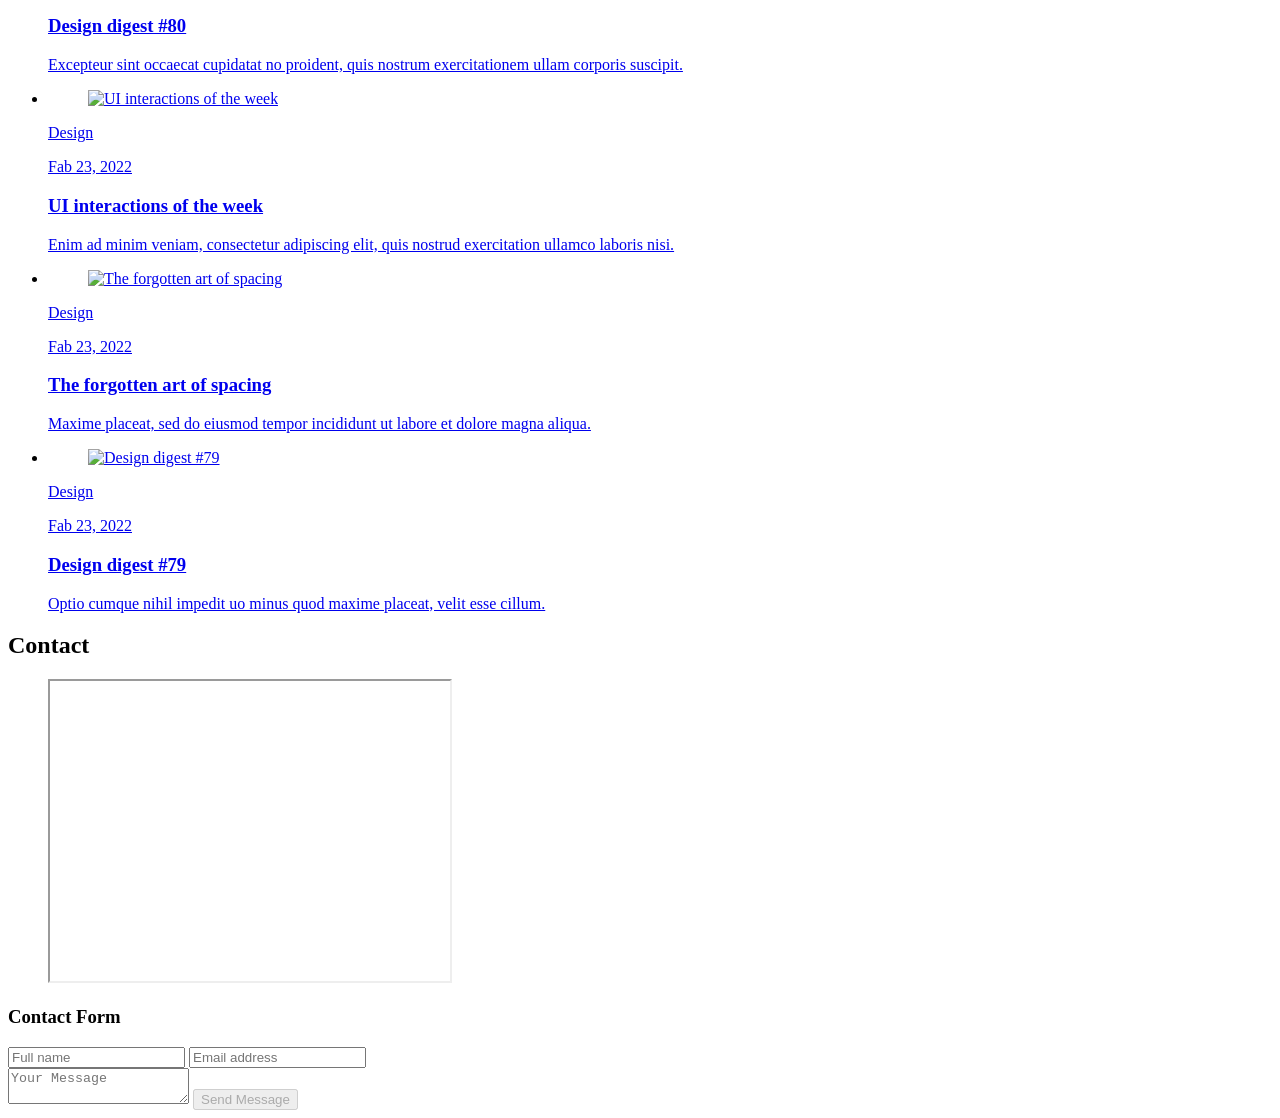
==== commit 8dcecc94: "Initial portfolio setup" ====
--- a/index.html
+++ b/index.html
@@ -209,17 +209,14 @@
 
         <section class="about-text">
           <p>
-            I'm Creative Director and UI/UX Designer from Sydney, Australia, working in web development and print media.
-            I enjoy
-            turning complex problems into simple, beautiful and intuitive designs.
+            I am a 1st-year Computer Science and Engineering student at Stella Mary's College of Engineering. I am a
+            disciplined, driven learner with a mature approach to technology, passionate about building clean, efficient,
+            and scalable solutions.
           </p>
 
           <p>
-            My job is to build your website so that it is functional and user-friendly but at the same time attractive.
-            Moreover, I
-            add personal touch to your product and make sure that is eye-catching and easy to use. My aim is to bring
-            across your
-            message and identity in the most creative way. I created web design for many famous brand companies.
+            Currently seeking internship opportunities where I can apply my programming skills to real-world problems,
+            gain hands-on industry experience, and contribute meaningfully to impactful projects.
           </p>
         </section>
 
@@ -237,15 +234,14 @@
             <li class="service-item">
 
               <div class="service-icon-box">
-                <img src="./assets/images/icon-design.svg
-                " alt="design icon" width="40">
+                <img src="./assets/images/icon-dev.svg" alt="Full-Stack Development icon" width="40">
               </div>
 
               <div class="service-content-box">
-                <h4 class="h4 service-item-title">Web design</h4>
+                <h4 class="h4 service-item-title">Full-Stack Development</h4>
 
                 <p class="service-item-text">
-                  The most modern and high-quality design made at a professional level.
+                  Building responsive web apps using HTML, CSS, JavaScript, and Supabase.
                 </p>
               </div>
 
@@ -254,14 +250,14 @@
             <li class="service-item">
 
               <div class="service-icon-box">
-                <img src="./assets/images/icon-dev.svg" alt="Web development icon" width="40">
+                <img src="./assets/images/icon-app.svg" alt="Software Engineering icon" width="40">
               </div>
 
               <div class="service-content-box">
-                <h4 class="h4 service-item-title">Web development</h4>
+                <h4 class="h4 service-item-title">Software Engineering</h4>
 
                 <p class="service-item-text">
-                  High-quality development of sites at the professional level.
+                  Learning core programming logic and algorithms using Java.
                 </p>
               </div>
 
@@ -270,14 +266,14 @@
             <li class="service-item">
 
               <div class="service-icon-box">
-                <img src="./assets/images/icon-app.svg" alt="mobile app icon" width="40">
+                <img src="./assets/images/icon-design.svg" alt="2D Motion Graphics icon" width="40">
               </div>
 
               <div class="service-content-box">
-                <h4 class="h4 service-item-title">Mobile apps</h4>
+                <h4 class="h4 service-item-title">2D Motion Graphics</h4>
 
                 <p class="service-item-text">
-                  Professional development of applications for iOS and Android.
+                  Creating dynamic animations utilizing Blender and Friction.
                 </p>
               </div>
 
@@ -286,216 +282,17 @@
             <li class="service-item">
 
               <div class="service-icon-box">
-                <img src="./assets/images/icon-photo.svg" alt="camera icon" width="40">
+                <img src="./assets/images/icon-photo.svg" alt="Linux and Tooling icon" width="40">
               </div>
 
               <div class="service-content-box">
-                <h4 class="h4 service-item-title">Photography</h4>
+                <h4 class="h4 service-item-title">Linux &amp; Tooling</h4>
 
                 <p class="service-item-text">
-                  I make high-quality photos of any category at a professional level.
+                  Working efficiently using terminal-based workflows on Arch Linux and coding in VS Code.
                 </p>
               </div>
 
-            </li>
-
-          </ul>
-
-        </section>
-
-
-        <!--
-          - testimonials
-        -->
-
-        <section class="testimonials">
-
-          <h3 class="h3 testimonials-title">Testimonials</h3>
-
-          <ul class="testimonials-list has-scrollbar">
-
-            <li class="testimonials-item">
-              <div class="content-card" data-testimonials-item>
-
-                <figure class="testimonials-avatar-box">
-                  <img src="./assets/images/avatar-1.png" alt="Daniel lewis" width="60" data-testimonials-avatar>
-                </figure>
-
-                <h4 class="h4 testimonials-item-title" data-testimonials-title>Daniel lewis</h4>
-
-                <div class="testimonials-text" data-testimonials-text>
-                  <p>
-                    Richard was hired to create a corporate identity. We were very pleased with the work done. She has a
-                    lot of experience
-                    and is very concerned about the needs of client. Lorem ipsum dolor sit amet, ullamcous cididt
-                    consectetur adipiscing
-                    elit, seds do et eiusmod tempor incididunt ut laborels dolore magnarels alia.
-                  </p>
-                </div>
-
-              </div>
-            </li>
-
-            <li class="testimonials-item">
-              <div class="content-card" data-testimonials-item>
-
-                <figure class="testimonials-avatar-box">
-                  <img src="./assets/images/avatar-2.png" alt="Jessica miller" width="60" data-testimonials-avatar>
-                </figure>
-
-                <h4 class="h4 testimonials-item-title" data-testimonials-title>Jessica miller</h4>
-
-                <div class="testimonials-text" data-testimonials-text>
-                  <p>
-                    Richard was hired to create a corporate identity. We were very pleased with the work done. She has a
-                    lot of experience
-                    and is very concerned about the needs of client. Lorem ipsum dolor sit amet, ullamcous cididt
-                    consectetur adipiscing
-                    elit, seds do et eiusmod tempor incididunt ut laborels dolore magnarels alia.
-                  </p>
-                </div>
-
-              </div>
-            </li>
-
-            <li class="testimonials-item">
-              <div class="content-card" data-testimonials-item>
-
-                <figure class="testimonials-avatar-box">
-                  <img src="./assets/images/avatar-3.png" alt="Emily evans" width="60" data-testimonials-avatar>
-                </figure>
-
-                <h4 class="h4 testimonials-item-title" data-testimonials-title>Emily evans</h4>
-
-                <div class="testimonials-text" data-testimonials-text>
-                  <p>
-                    Richard was hired to create a corporate identity. We were very pleased with the work done. She has a
-                    lot of experience
-                    and is very concerned about the needs of client. Lorem ipsum dolor sit amet, ullamcous cididt
-                    consectetur adipiscing
-                    elit, seds do et eiusmod tempor incididunt ut laborels dolore magnarels alia.
-                  </p>
-                </div>
-
-              </div>
-            </li>
-
-            <li class="testimonials-item">
-              <div class="content-card" data-testimonials-item>
-
-                <figure class="testimonials-avatar-box">
-                  <img src="./assets/images/avatar-4.png" alt="Henry william" width="60" data-testimonials-avatar>
-                </figure>
-
-                <h4 class="h4 testimonials-item-title" data-testimonials-title>Henry william</h4>
-
-                <div class="testimonials-text" data-testimonials-text>
-                  <p>
-                    Richard was hired to create a corporate identity. We were very pleased with the work done. She has a
-                    lot of experience
-                    and is very concerned about the needs of client. Lorem ipsum dolor sit amet, ullamcous cididt
-                    consectetur adipiscing
-                    elit, seds do et eiusmod tempor incididunt ut laborels dolore magnarels alia.
-                  </p>
-                </div>
-
-              </div>
-            </li>
-
-          </ul>
-
-        </section>
-
-
-        <!--
-          - testimonials modal
-        -->
-
-        <div class="modal-container" data-modal-container>
-
-          <div class="overlay" data-overlay></div>
-
-          <section class="testimonials-modal">
-
-            <button class="modal-close-btn" data-modal-close-btn>
-              <ion-icon name="close-outline"></ion-icon>
-            </button>
-
-            <div class="modal-img-wrapper">
-              <figure class="modal-avatar-box">
-                <img src="./assets/images/avatar-1.png" alt="Daniel lewis" width="80" data-modal-img>
-              </figure>
-
-              <img src="./assets/images/icon-quote.svg" alt="quote icon">
-            </div>
-
-            <div class="modal-content">
-
-              <h4 class="h3 modal-title" data-modal-title>Daniel lewis</h4>
-
-              <time datetime="2021-06-14">14 June, 2021</time>
-
-              <div data-modal-text>
-                <p>
-                  Richard was hired to create a corporate identity. We were very pleased with the work done. She has a
-                  lot of experience
-                  and is very concerned about the needs of client. Lorem ipsum dolor sit amet, ullamcous cididt
-                  consectetur adipiscing
-                  elit, seds do et eiusmod tempor incididunt ut laborels dolore magnarels alia.
-                </p>
-              </div>
-
-            </div>
-
-          </section>
-
-        </div>
-
-
-        <!--
-          - clients
-        -->
-
-        <section class="clients">
-
-          <h3 class="h3 clients-title">Clients</h3>
-
-          <ul class="clients-list has-scrollbar">
-
-            <li class="clients-item">
-              <a href="#">
-                <img src="./assets/images/logo-1-color.png" alt="client logo">
-              </a>
-            </li>
-
-            <li class="clients-item">
-              <a href="#">
-                <img src="./assets/images/logo-2-color.png" alt="client logo">
-              </a>
-            </li>
-
-            <li class="clients-item">
-              <a href="#">
-                <img src="./assets/images/logo-3-color.png" alt="client logo">
-              </a>
-            </li>
-
-            <li class="clients-item">
-              <a href="#">
-                <img src="./assets/images/logo-4-color.png" alt="client logo">
-              </a>
-            </li>
-
-            <li class="clients-item">
-              <a href="#">
-                <img src="./assets/images/logo-5-color.png" alt="client logo">
-              </a>
-            </li>
-
-            <li class="clients-item">
-              <a href="#">
-                <img src="./assets/images/logo-6-color.png" alt="client logo">
-              </a>
             </li>
 
           </ul>
@@ -532,41 +329,24 @@
 
             <li class="timeline-item">
 
-              <h4 class="h4 timeline-item-title">University school of the arts</h4>
-
-              <span>2007 — 2008</span>
+              <h4 class="h4 timeline-item-title">Stella Mary's College of Engineering</h4>
+
+              <span>2025 — Present</span>
 
               <p class="timeline-text">
-                Nemo enims ipsam voluptatem, blanditiis praesentium voluptum delenit atque corrupti, quos dolores et
-                quas molestias
-                exceptur.
+                B.E. in Computer Science and Engineering. Dedicated to building deep foundations in programming, data structures, algorithms, and web technologies.
               </p>
 
             </li>
 
             <li class="timeline-item">
 
-              <h4 class="h4 timeline-item-title">New york academy of art</h4>
-
-              <span>2006 — 2007</span>
+              <h4 class="h4 timeline-item-title">Master of Science (M.S.)</h4>
+
+              <span>Future Goal</span>
 
               <p class="timeline-text">
-                Ratione voluptatem sequi nesciunt, facere quisquams facere menda ossimus, omnis voluptas assumenda est
-                omnis..
-              </p>
-
-            </li>
-
-            <li class="timeline-item">
-
-              <h4 class="h4 timeline-item-title">High school of art and design</h4>
-
-              <span>2002 — 2004</span>
-
-              <p class="timeline-text">
-                Duis aute irure dolor in reprehenderit in voluptate, quila voluptas mag odit aut fugit, sed consequuntur
-                magni dolores
-                eos.
+                Planning to pursue a Master of Science (M.S.) in the US after completing my B.E. degree to specialize further in advanced computing.
               </p>
 
             </li>
@@ -582,53 +362,35 @@
               <ion-icon name="book-outline"></ion-icon>
             </div>
 
-            <h3 class="h3">Experience</h3>
+            <h3 class="h3">Achievements &amp; Extracurriculars</h3>
           </div>
 
           <ol class="timeline-list">
 
             <li class="timeline-item">
 
-              <h4 class="h4 timeline-item-title">Creative director</h4>
-
-              <span>2015 — Present</span>
+              <h4 class="h4 timeline-item-title">English Elocution Competition</h4>
+
+              <span>1st Prize</span>
 
               <p class="timeline-text">
-                Nemo enim ipsam voluptatem blanditiis praesentium voluptum delenit atque corrupti, quos dolores et qvuas
-                molestias
-                exceptur.
+                Won 1st prize in the English Elocution Competition, demonstrating strong public speaking, articulation, and communication skills.
               </p>
 
             </li>
 
             <li class="timeline-item">
 
-              <h4 class="h4 timeline-item-title">Art director</h4>
-
-              <span>2013 — 2015</span>
+              <h4 class="h4 timeline-item-title">Sports</h4>
+
+              <span>Former Kabaddi Player</span>
 
               <p class="timeline-text">
-                Nemo enims ipsam voluptatem, blanditiis praesentium voluptum delenit atque corrupti, quos dolores et
-                quas molestias
-                exceptur.
+                Former Kabaddi player with competitive sports experience, developing mental toughness, agility, and a strong sense of team collaboration.
               </p>
 
             </li>
 
-            <li class="timeline-item">
-
-              <h4 class="h4 timeline-item-title">Web designer</h4>
-
-              <span>2010 — 2013</span>
-
-              <p class="timeline-text">
-                Nemo enims ipsam voluptatem, blanditiis praesentium voluptum delenit atque corrupti, quos dolores et
-                quas molestias
-                exceptur.
-              </p>
-
-            </li>
-
           </ol>
 
         </section>
@@ -642,7 +404,7 @@
             <li class="skills-item">
 
               <div class="title-wrapper">
-                <h5 class="h5">Web design</h5>
+                <h5 class="h5">Web Development (HTML/CSS/JS)</h5>
                 <data value="80">80%</data>
               </div>
 
@@ -655,7 +417,20 @@
             <li class="skills-item">
 
               <div class="title-wrapper">
-                <h5 class="h5">Graphic design</h5>
+                <h5 class="h5">Java Programming</h5>
+                <data value="60">60%</data>
+              </div>
+
+              <div class="skill-progress-bg">
+                <div class="skill-progress-fill" style="width: 60%;"></div>
+              </div>
+
+            </li>
+
+            <li class="skills-item">
+
+              <div class="title-wrapper">
+                <h5 class="h5">2D Motion Graphics (Blender/Friction)</h5>
                 <data value="70">70%</data>
               </div>
 
@@ -668,25 +443,12 @@
             <li class="skills-item">
 
               <div class="title-wrapper">
-                <h5 class="h5">Branding</h5>
-                <data value="90">90%</data>
+                <h5 class="h5">Linux / System Administration</h5>
+                <data value="75">75%</data>
               </div>
 
               <div class="skill-progress-bg">
-                <div class="skill-progress-fill" style="width: 90%;"></div>
-              </div>
-
-            </li>
-
-            <li class="skills-item">
-
-              <div class="title-wrapper">
-                <h5 class="h5">WordPress</h5>
-                <data value="50">50%</data>
-              </div>
-
-              <div class="skill-progress-bg">
-                <div class="skill-progress-fill" style="width: 50%;"></div>
+                <div class="skill-progress-fill" style="width: 75%;"></div>
               </div>
 
             </li>
@@ -770,163 +532,55 @@
           <ul class="project-list">
 
             <li class="project-item  active" data-filter-item data-category="web development">
-              <a href="#">
+              <a href="https://github.com/jashwinj2008/kappa-fashion-store" target="_blank">
 
                 <figure class="project-img">
                   <div class="project-item-icon-box">
                     <ion-icon name="eye-outline"></ion-icon>
                   </div>
 
-                  <img src="./assets/images/project-1.jpg" alt="finance" loading="lazy">
+                  <img src="./assets/images/kappa-fashion-store.png" alt="Kappa Fashion Store" loading="lazy">
                 </figure>
 
-                <h3 class="project-title">Finance</h3>
+                <h3 class="project-title">Kappa Fashion Store</h3>
 
                 <p class="project-category">Web development</p>
 
               </a>
             </li>
 
-            <li class="project-item  active" data-filter-item data-category="web development">
-              <a href="#">
+            <li class="project-item  active" data-filter-item data-category="web design">
+              <a href="https://github.com/jashwinj2008/pravin-kitchen-interiors" target="_blank">
 
                 <figure class="project-img">
                   <div class="project-item-icon-box">
                     <ion-icon name="eye-outline"></ion-icon>
                   </div>
 
-                  <img src="./assets/images/project-2.png" alt="orizon" loading="lazy">
+                  <img src="./assets/images/pravin-kitchen.jpg" alt="Pravin Kitchen Interiors" loading="lazy">
                 </figure>
 
-                <h3 class="project-title">Orizon</h3>
-
-                <p class="project-category">Web development</p>
+                <h3 class="project-title">Pravin Kitchen Interiors</h3>
+
+                <p class="project-category">Web design</p>
 
               </a>
             </li>
 
-            <li class="project-item  active" data-filter-item data-category="web design">
-              <a href="#">
+            <li class="project-item  active" data-filter-item data-category="applications">
+              <a href="https://github.com/jashwinj2008/project-circlelog" target="_blank">
 
                 <figure class="project-img">
                   <div class="project-item-icon-box">
                     <ion-icon name="eye-outline"></ion-icon>
                   </div>
 
-                  <img src="./assets/images/project-3.jpg" alt="fundo" loading="lazy">
+                  <img src="./assets/images/circlelog.jpg" alt="CircleLog" loading="lazy">
                 </figure>
 
-                <h3 class="project-title">Fundo</h3>
-
-                <p class="project-category">Web design</p>
-
-              </a>
-            </li>
-
-            <li class="project-item  active" data-filter-item data-category="applications">
-              <a href="#">
-
-                <figure class="project-img">
-                  <div class="project-item-icon-box">
-                    <ion-icon name="eye-outline"></ion-icon>
-                  </div>
-
-                  <img src="./assets/images/project-4.png" alt="brawlhalla" loading="lazy">
-                </figure>
-
-                <h3 class="project-title">Brawlhalla</h3>
+                <h3 class="project-title">CircleLog</h3>
 
                 <p class="project-category">Applications</p>
-
-              </a>
-            </li>
-
-            <li class="project-item  active" data-filter-item data-category="web design">
-              <a href="#">
-
-                <figure class="project-img">
-                  <div class="project-item-icon-box">
-                    <ion-icon name="eye-outline"></ion-icon>
-                  </div>
-
-                  <img src="./assets/images/project-5.png" alt="dsm." loading="lazy">
-                </figure>
-
-                <h3 class="project-title">DSM.</h3>
-
-                <p class="project-category">Web design</p>
-
-              </a>
-            </li>
-
-            <li class="project-item  active" data-filter-item data-category="web design">
-              <a href="#">
-
-                <figure class="project-img">
-                  <div class="project-item-icon-box">
-                    <ion-icon name="eye-outline"></ion-icon>
-                  </div>
-
-                  <img src="./assets/images/project-6.png" alt="metaspark" loading="lazy">
-                </figure>
-
-                <h3 class="project-title">MetaSpark</h3>
-
-                <p class="project-category">Web design</p>
-
-              </a>
-            </li>
-
-            <li class="project-item  active" data-filter-item data-category="web development">
-              <a href="#">
-
-                <figure class="project-img">
-                  <div class="project-item-icon-box">
-                    <ion-icon name="eye-outline"></ion-icon>
-                  </div>
-
-                  <img src="./assets/images/project-7.png" alt="summary" loading="lazy">
-                </figure>
-
-                <h3 class="project-title">Summary</h3>
-
-                <p class="project-category">Web development</p>
-
-              </a>
-            </li>
-
-            <li class="project-item  active" data-filter-item data-category="applications">
-              <a href="#">
-
-                <figure class="project-img">
-                  <div class="project-item-icon-box">
-                    <ion-icon name="eye-outline"></ion-icon>
-                  </div>
-
-                  <img src="./assets/images/project-8.jpg" alt="task manager" loading="lazy">
-                </figure>
-
-                <h3 class="project-title">Task Manager</h3>
-
-                <p class="project-category">Applications</p>
-
-              </a>
-            </li>
-
-            <li class="project-item  active" data-filter-item data-category="web development">
-              <a href="#">
-
-                <figure class="project-img">
-                  <div class="project-item-icon-box">
-                    <ion-icon name="eye-outline"></ion-icon>
-                  </div>
-
-                  <img src="./assets/images/project-9.png" alt="arrival" loading="lazy">
-                </figure>
-
-                <h3 class="project-title">Arrival</h3>
-
-                <p class="project-category">Web development</p>
 
               </a>
             </li>
@@ -1146,7 +800,7 @@
         <section class="mapbox" data-mapbox>
           <figure>
             <iframe
-              src="https://www.google.com/maps/embed?pb=!1m18!1m12!1m3!1d199666.5651251294!2d-121.58334177520186!3d38.56165006739519!2m3!1f0!2f0!3f0!3m2!1i1024!2i768!4f13.1!3m3!1m2!1s0x809ac672b28397f9%3A0x921f6aaa74197fdb!2sSacramento%2C%20CA%2C%20USA!5e0!3m2!1sen!2sbd!4v1647608789441!5m2!1sen!2sbd"
+              src="https://maps.google.com/maps?q=Tenpattu,%20Kanniyakumari,%20Tamil%20Nadu,%20India&amp;output=embed"
               width="400" height="300" loading="lazy"></iframe>
           </figure>
         </section>
@@ -1188,7 +842,7 @@
   <!--
     - custom js link
   -->
-  <script src="./assets/js/script.js"></script>
+  <script src="./assets/js/script.js?v=2"></script>
 
   <!--
     - ionicon link
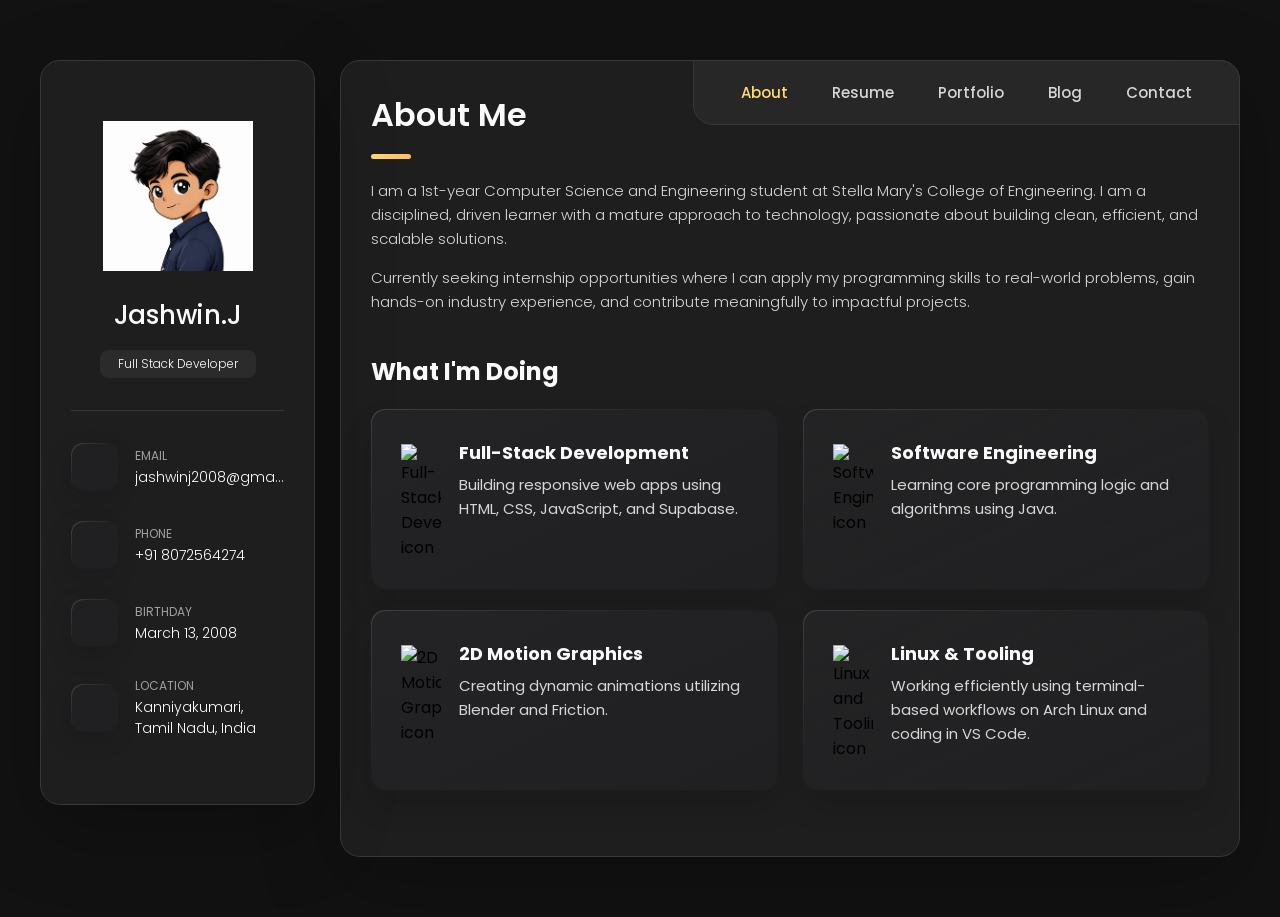
==== commit 5d7ade29: "." ====
--- a/index.html
+++ b/index.html
@@ -532,7 +532,7 @@
           <ul class="project-list">
 
             <li class="project-item  active" data-filter-item data-category="web development">
-              <a href="https://github.com/jashwinj2008/kappa-fashion-store" target="_blank">
+              <a href="project-kappa.html">
 
                 <figure class="project-img">
                   <div class="project-item-icon-box">
--- a/assets/css/style.css
+++ b/assets/css/style.css
@@ -0,0 +1,2214 @@
+/*-----------------------------------*\
+  #style.css
+\*-----------------------------------*/
+
+
+/**
+ * copyright 2022 @codewithsadee
+ */
+
+
+
+
+
+/*-----------------------------------*\
+  #CUSTOM PROPERTY
+\*-----------------------------------*/
+
+:root {
+
+  /**
+   * colors
+   */
+
+  /* gradient */
+
+  --bg-gradient-onyx: linear-gradient(
+    to bottom right, 
+    hsl(240, 1%, 25%) 3%, 
+    hsl(0, 0%, 19%) 97%
+  );
+  --bg-gradient-jet: linear-gradient(
+    to bottom right, 
+    hsla(240, 1%, 18%, 0.251) 0%, 
+    hsla(240, 2%, 11%, 0) 100%
+  ), hsl(240, 2%, 13%);
+  --bg-gradient-yellow-1: linear-gradient(
+    to bottom right, 
+    hsl(45, 100%, 71%) 0%, 
+    hsla(36, 100%, 69%, 0) 50%
+  );
+  --bg-gradient-yellow-2: linear-gradient(
+    135deg, 
+    hsla(45, 100%, 71%, 0.251) 0%, 
+    hsla(35, 100%, 68%, 0) 59.86%
+  ), hsl(240, 2%, 13%);
+  --border-gradient-onyx: linear-gradient(
+    to bottom right, 
+    hsl(0, 0%, 25%) 0%, 
+    hsla(0, 0%, 25%, 0) 50%
+  );
+  --text-gradient-yellow: linear-gradient(
+    to right, 
+    hsl(45, 100%, 72%), 
+    hsl(35, 100%, 68%)
+  );
+
+  /* solid */
+
+  --jet: hsl(0, 0%, 22%);
+  --onyx: hsl(240, 1%, 17%);
+  --eerie-black-1: hsl(240, 2%, 13%);
+  --eerie-black-2: hsl(240, 2%, 12%);
+  --smoky-black: hsl(0, 0%, 7%);
+  --white-1: hsl(0, 0%, 100%);
+  --white-2: hsl(0, 0%, 98%);
+  --orange-yellow-crayola: hsl(45, 100%, 72%);
+  --vegas-gold: hsl(45, 54%, 58%);
+  --light-gray: hsl(0, 0%, 84%);
+  --light-gray-70: hsla(0, 0%, 84%, 0.7);
+  --bittersweet-shimmer: hsl(0, 43%, 51%);
+
+  /**
+   * typography
+   */
+
+  /* font-family */
+  --ff-poppins: 'Poppins', sans-serif;
+
+  /* font-size */
+  --fs-1: 24px;
+  --fs-2: 18px;
+  --fs-3: 17px;
+  --fs-4: 16px;
+  --fs-5: 15px;
+  --fs-6: 14px;
+  --fs-7: 13px;
+  --fs-8: 11px;
+
+  /* font-weight */
+  --fw-300: 300;
+  --fw-400: 400;
+  --fw-500: 500;
+  --fw-600: 600;
+
+  /**
+   * shadow
+   */
+  
+  --shadow-1: -4px 8px 24px hsla(0, 0%, 0%, 0.25);
+  --shadow-2: 0 16px 30px hsla(0, 0%, 0%, 0.25);
+  --shadow-3: 0 16px 40px hsla(0, 0%, 0%, 0.25);
+  --shadow-4: 0 25px 50px hsla(0, 0%, 0%, 0.15);
+  --shadow-5: 0 24px 80px hsla(0, 0%, 0%, 0.25);
+
+  /**
+   * transition
+   */
+
+  --transition-1: 0.25s ease;
+  --transition-2: 0.5s ease-in-out;
+
+}
+
+
+
+
+
+/*-----------------------------------*\
+  #RESET
+\*-----------------------------------*/
+
+*, *::before, *::after {
+  margin: 0;
+  padding: 0;
+  box-sizing: border-box;
+}
+
+a { text-decoration: none; }
+
+li { list-style: none; }
+
+img, ion-icon, a, button, time, span { display: block; }
+
+button {
+  font: inherit;
+  background: none;
+  border: none;
+  text-align: left;
+  cursor: pointer;
+}
+
+input, textarea {
+  display: block;
+  width: 100%;
+  background: none;
+  font: inherit;
+}
+
+::selection {
+  background: var(--orange-yellow-crayola);
+  color: var(--smoky-black);
+}
+
+:focus { outline-color: var(--orange-yellow-crayola); }
+
+html { font-family: var(--ff-poppins); }
+
+body { background: var(--smoky-black); }
+
+
+
+
+
+/*-----------------------------------*\
+  #REUSED STYLE
+\*-----------------------------------*/
+
+.sidebar,
+article {
+  background: var(--eerie-black-2);
+  border: 1px solid var(--jet);
+  border-radius: 20px;
+  padding: 15px;
+  box-shadow: var(--shadow-1);
+  z-index: 1;
+}
+
+.separator {
+  width: 100%;
+  height: 1px;
+  background: var(--jet);
+  margin: 16px 0;
+}
+
+.icon-box {
+  position: relative;
+  background: var(--border-gradient-onyx);
+  width: 30px;
+  height: 30px;
+  border-radius: 8px;
+  display: flex;
+  justify-content: center;
+  align-items: center;
+  font-size: 16px;
+  color: var(--orange-yellow-crayola);
+  box-shadow: var(--shadow-1);
+  z-index: 1;
+}
+
+.icon-box::before {
+  content: "";
+  position: absolute;
+  inset: 1px;
+  background: var(--eerie-black-1);
+  border-radius: inherit;
+  z-index: -1;
+}
+
+.icon-box ion-icon { --ionicon-stroke-width: 35px; }
+
+article { display: none; }
+
+article.active {
+  display: block;
+  animation: fade 0.5s ease backwards;
+}
+
+@keyframes fade {
+  0% { opacity: 0; }
+  100% { opacity: 1; }
+}
+
+.h2,
+.h3,
+.h4,
+.h5 {
+  color: var(--white-2);
+  text-transform: capitalize;
+}
+
+.h2 { font-size: var(--fs-1); }
+
+.h3 { font-size: var(--fs-2); }
+
+.h4 { font-size: var(--fs-4); }
+
+.h5 {
+  font-size: var(--fs-7);
+  font-weight: var(--fw-500);
+}
+
+.article-title {
+  position: relative;
+  padding-bottom: 7px;
+}
+
+.article-title::after {
+  content: "";
+  position: absolute;
+  bottom: 0;
+  left: 0;
+  width: 30px;
+  height: 3px;
+  background: var(--text-gradient-yellow);
+  border-radius: 3px;
+}
+
+.has-scrollbar::-webkit-scrollbar {
+  width: 5px; /* for vertical scrollbar */
+  height: 5px; /* for horizontal scrollbar */
+}
+
+.has-scrollbar::-webkit-scrollbar-track {
+  background: var(--onyx);
+  border-radius: 5px;
+}
+
+.has-scrollbar::-webkit-scrollbar-thumb {
+  background: var(--orange-yellow-crayola);
+  border-radius: 5px;
+}
+
+.has-scrollbar::-webkit-scrollbar-button { width: 20px; }
+
+.content-card {
+  position: relative;
+  background: var(--border-gradient-onyx);
+  padding: 15px;
+  padding-top: 45px;
+  border-radius: 14px;
+  box-shadow: var(--shadow-2);
+  cursor: pointer;
+  z-index: 1;
+}
+
+.content-card::before {
+  content: "";
+  position: absolute;
+  inset: 1px;
+  background: var(--bg-gradient-jet);
+  border-radius: inherit;
+  z-index: -1;
+}
+
+
+
+
+
+/*-----------------------------------*\
+  #MAIN
+\*-----------------------------------*/
+
+main {
+  margin: 15px 12px;
+  margin-bottom: 75px;
+  min-width: 259px;
+}
+
+
+
+
+
+/*-----------------------------------*\
+  #SIDEBAR
+\*-----------------------------------*/
+
+.sidebar {
+  margin-bottom: 15px;
+  max-height: 112px;
+  overflow: hidden;
+  transition: var(--transition-2);
+}
+
+.sidebar.active { max-height: 405px; }
+
+.sidebar-info {
+  position: relative;
+  display: flex;
+  justify-content: flex-start;
+  align-items: center;
+  gap: 15px;
+}
+
+.avatar-box {
+  background: var(--bg-gradient-onyx);
+  border-radius: 20px;
+}
+
+.info-content .name {
+  color: var(--white-2);
+  font-size: var(--fs-3);
+  font-weight: var(--fw-500);
+  letter-spacing: -0.25px;
+  margin-bottom: 10px;
+}
+
+.info-content .title {
+  color: var(--white-1);
+  background: var(--onyx);
+  font-size: var(--fs-8);
+  font-weight: var(--fw-300);
+  width: max-content;
+  padding: 3px 12px;
+  border-radius: 8px;
+}
+
+.info_more-btn {
+  position: absolute;
+  top: -15px;
+  right: -15px;
+  border-radius: 0 15px;
+  font-size: 13px;
+  color: var(--orange-yellow-crayola);
+  background: var(--border-gradient-onyx);
+  padding: 10px;
+  box-shadow: var(--shadow-2);
+  transition: var(--transition-1);
+  z-index: 1;
+}
+
+.info_more-btn::before {
+  content: "";
+  position: absolute;
+  inset: 1px;
+  border-radius: inherit;
+  background: var(--bg-gradient-jet);
+  transition: var(--transition-1);
+  z-index: -1;
+}
+
+.info_more-btn:hover,
+.info_more-btn:focus { background: var(--bg-gradient-yellow-1); }
+
+.info_more-btn:hover::before,
+.info_more-btn:focus::before { background: var(--bg-gradient-yellow-2); }
+
+.info_more-btn span { display: none; }
+
+.sidebar-info_more {
+  opacity: 0;
+  visibility: hidden;
+  transition: var(--transition-2);
+}
+
+.sidebar.active .sidebar-info_more {
+  opacity: 1;
+  visibility: visible;
+}
+
+.contacts-list {
+  display: grid;
+  grid-template-columns: 1fr;
+  gap: 16px;
+}
+
+.contact-item {
+  min-width: 100%;
+  display: flex;
+  align-items: center;
+  gap: 16px;
+}
+
+.contact-info {
+  max-width: calc(100% - 46px);
+  width: calc(100% - 46px);
+}
+
+.contact-title {
+  color: var(--light-gray-70);
+  font-size: var(--fs-8);
+  text-transform: uppercase;
+  margin-bottom: 2px;
+}
+
+.contact-info :is(.contact-link, time, address) {
+  color: var(--white-2);
+  font-size: var(--fs-7);
+}
+
+.contact-info address { font-style: normal; }
+
+.social-list {
+  display: flex;
+  justify-content: flex-start;
+  align-items: center;
+  gap: 15px;
+  padding-bottom: 4px;
+  padding-left: 7px;
+}
+
+.social-item .social-link {
+  color: var(--light-gray-70);
+  font-size: 18px;
+}
+
+
+.social-item .social-link:hover { color: var(--light-gray); }
+
+
+
+
+
+/*-----------------------------------*\
+  #NAVBAR
+\*-----------------------------------*/
+
+.navbar {
+  position: fixed;
+  bottom: 0;
+  left: 0;
+  width: 100%;
+  background: hsla(240, 1%, 17%, 0.75);
+  backdrop-filter: blur(10px);
+  border: 1px solid var(--jet);
+  border-radius: 12px 12px 0 0;
+  box-shadow: var(--shadow-2);
+  z-index: 5;
+}
+
+.navbar-list {
+  display: flex;
+  flex-wrap: wrap;
+  justify-content: center;
+  align-items: center;
+  padding: 0 10px;
+}
+
+.navbar-link {
+  color: var(--light-gray);
+  font-size: var(--fs-8);
+  padding: 20px 7px;
+  transition: color var(--transition-1);
+}
+
+.navbar-link:hover,
+.navbar-link:focus { color: var(--light-gray-70); }
+
+.navbar-link.active { color: var(--orange-yellow-crayola); }
+
+
+
+
+
+/*-----------------------------------*\
+  #ABOUT
+\*-----------------------------------*/
+
+.about .article-title { margin-bottom: 15px; }
+
+.about-text {
+  color: var(--light-gray);
+  font-size: var(--fs-6);
+  font-weight: var(--fw-300);
+  line-height: 1.6;
+}
+
+.about-text p { margin-bottom: 15px; }
+
+
+
+/**
+ * #service 
+ */
+
+.service { margin-bottom: 35px; }
+
+.service-title { margin-bottom: 20px; }
+
+.service-list {
+  display: grid;
+  grid-template-columns: 1fr;
+  gap: 20px;
+}
+
+.service-item {
+  position: relative;
+  background: var(--border-gradient-onyx);
+  padding: 20px;
+  border-radius: 14px;
+  box-shadow: var(--shadow-2);
+  z-index: 1;
+}
+
+.service-item::before {
+  content: "";
+  position: absolute;
+  inset: 1px;
+  background: var(--bg-gradient-jet);
+  border-radius: inherit;
+  z-index: -1;
+}
+
+.service-icon-box { margin-bottom: 10px; }
+
+.service-icon-box img { margin: auto; }
+
+.service-content-box { text-align: center; }
+
+.service-item-title { margin-bottom: 7px; }
+
+.service-item-text {
+  color: var(--light-gray);
+  font-size: var(--fs-6);
+  font-weight: var(--fw-3);
+  line-height: 1.6;
+}
+
+
+/**
+ * #testimonials 
+ */
+
+.testimonials { margin-bottom: 30px; }
+
+.testimonials-title { margin-bottom: 20px; }
+
+.testimonials-list {
+  display: flex;
+  justify-content: flex-start;
+  align-items: flex-start;
+  gap: 15px;
+  margin: 0 -15px;
+  padding: 25px 15px;
+  padding-bottom: 35px;
+  overflow-x: auto;
+  scroll-behavior: smooth;
+  overscroll-behavior-inline: contain;
+  scroll-snap-type: inline mandatory;
+}
+
+.testimonials-item {
+  min-width: 100%;
+  scroll-snap-align: center;
+}
+
+.testimonials-avatar-box {
+  position: absolute;
+  top: 0;
+  left: 0;
+  transform: translate(15px, -25px);
+  background: var(--bg-gradient-onyx);
+  border-radius: 14px;
+  box-shadow: var(--shadow-1);
+}
+
+.testimonials-item-title { margin-bottom: 7px; }
+
+.testimonials-text {
+  color: var(--light-gray);
+  font-size: var(--fs-6);
+  font-weight: var(--fw-300);
+  line-height: 1.6;
+  display: -webkit-box;
+  line-clamp: 4;
+  -webkit-line-clamp: 4;
+  -webkit-box-orient: vertical;
+  overflow: hidden;
+}
+
+
+/**
+ * #testimonials-modal
+ */
+
+.modal-container {
+  position: fixed;
+  top: 0;
+  left: 0;
+  width: 100%;
+  height: 100%;
+  display: flex;
+  justify-content: center;
+  align-items: center;
+  overflow-y: auto;
+  overscroll-behavior: contain;
+  z-index: 20;
+  pointer-events: none;
+  visibility: hidden;
+}
+
+.modal-container::-webkit-scrollbar { display: none; }
+
+.modal-container.active {
+  pointer-events: all;
+  visibility: visible;
+}
+
+.overlay {
+  position: fixed;
+  top: 0;
+  left: 0;
+  width: 100%;
+  height: 100vh;
+  background: hsl(0, 0%, 5%);
+  opacity: 0;
+  visibility: hidden;
+  pointer-events: none;
+  z-index: 1;
+  transition: var(--transition-1);
+}
+
+.overlay.active {
+  opacity: 0.8;
+  visibility: visible;
+  pointer-events: all;
+}
+
+.testimonials-modal {
+  background: var(--eerie-black-2);
+  position: relative;
+  padding: 15px;
+  margin: 15px 12px;
+  border: 1px solid var(--jet);
+  border-radius: 14px;
+  box-shadow: var(--shadow-5);
+  transform: scale(1.2);
+  opacity: 0;
+  transition: var(--transition-1);
+  z-index: 2;
+}
+
+.modal-container.active .testimonials-modal {
+  transform: scale(1);
+  opacity: 1;
+}
+
+.modal-close-btn {
+  position: absolute;
+  top: 15px;
+  right: 15px;
+  background: var(--onyx);
+  border-radius: 8px;
+  width: 32px;
+  height: 32px;
+  display: flex;
+  justify-content: center;
+  align-items: center;
+  color: var(--white-2);
+  font-size: 18px;
+  opacity: 0.7;
+}
+
+.modal-close-btn:hover,
+.modal-close-btn:focus { opacity: 1; }
+
+.modal-close-btn ion-icon { --ionicon-stroke-width: 50px; }
+
+.modal-avatar-box {
+  background: var(--bg-gradient-onyx);
+  width: max-content;
+  border-radius: 14px;
+  margin-bottom: 15px;
+  box-shadow: var(--shadow-2);
+}
+
+.modal-img-wrapper > img { display: none; }
+
+.modal-title { margin-bottom: 4px; }
+
+.modal-content time {
+  font-size: var(--fs-6);
+  color: var(--light-gray-70);
+  font-weight: var(--fw-300);
+  margin-bottom: 10px;
+}
+
+.modal-content p {
+  color: var(--light-gray);
+  font-size: var(--fs-6);
+  font-weight: var(--fw-300);
+  line-height: 1.6;
+}
+
+
+/**
+ * #clients 
+ */
+
+.clients { margin-bottom: 15px; }
+
+.clients-list {
+  display: flex;
+  justify-content: flex-start;
+  align-items: flex-start;
+  gap: 15px;
+  margin: 0 -15px;
+  padding: 25px;
+  padding-bottom: 25px;
+  overflow-x: auto;
+  scroll-behavior: smooth;
+  overscroll-behavior-inline: contain;
+  scroll-snap-type: inline mandatory;
+  scroll-padding-inline: 25px;
+}
+
+.clients-item {
+  min-width: 50%;
+  scroll-snap-align: start;
+}
+
+.clients-item img {
+  width: 100%;
+  filter: grayscale(1);
+  transition: var(--transition-1);
+}
+
+.clients-item img:hover { filter: grayscale(0); }
+
+
+
+
+
+/*-----------------------------------*\
+  #RESUME
+\*-----------------------------------*/
+
+.article-title { margin-bottom: 30px; }
+
+
+/**
+ * education and experience 
+ */
+
+.timeline { margin-bottom: 30px; }
+
+.timeline .title-wrapper {
+  display: flex;
+  align-items: center;
+  gap: 15px;
+  margin-bottom: 25px;
+}
+
+.timeline-list {
+  font-size: var(--fs-6);
+  margin-left: 45px;
+}
+
+.timeline-item { position: relative; }
+
+.timeline-item:not(:last-child) { margin-bottom: 20px; }
+
+.timeline-item-title {
+  font-size: var(--fs-6);
+  line-height: 1.3;
+  margin-bottom: 7px;
+}
+
+.timeline-list span {
+  color: var(--vegas-gold);
+  font-weight: var(--fw-400);
+  line-height: 1.6;
+}
+
+.timeline-item:not(:last-child)::before {
+  content: "";
+  position: absolute;
+  top: -25px;
+  left: -30px;
+  width: 1px;
+  height: calc(100% + 50px);
+  background: var(--jet);
+}
+
+.timeline-item::after {
+  content: "";
+  position: absolute;
+  top: 5px;
+  left: -33px;
+  height: 6px;
+  width: 6px;
+  background: var(--text-gradient-yellow);
+  border-radius: 50%;
+  box-shadow: 0 0 0 4px var(--jet);
+}
+
+.timeline-text {
+  color: var(--light-gray);
+  font-weight: var(--fw-300);
+  line-height: 1.6;
+}
+
+
+/**
+ * skills 
+ */
+
+.skills-title { margin-bottom: 20px; }
+
+.skills-list { padding: 20px; }
+
+
+.skills-item:not(:last-child) { margin-bottom: 15px; }
+
+.skill .title-wrapper {
+  display: flex;
+  align-items: center;
+  gap: 5px;
+  margin-bottom: 8px;
+}
+
+.skill .title-wrapper data {
+  color: var(--light-gray);
+  font-size: var(--fs-7);
+  font-weight: var(--fw-300);
+}
+
+.skill-progress-bg {
+  background: var(--jet);
+  width: 100%;
+  height: 8px;
+  border-radius: 10px;
+}
+
+.skill-progress-fill {
+  background: var(--text-gradient-yellow);
+  height: 100%;
+  border-radius: inherit;
+}
+
+
+
+
+
+/*-----------------------------------*\
+  #PORTFOLIO
+\*-----------------------------------*/
+
+.filter-list { display: none; }
+
+.filter-select-box {
+  position: relative;
+  margin-bottom: 25px;
+}
+
+.filter-select {
+  background: var(--eerie-black-2);
+  color: var(--light-gray);
+  display: flex;
+  justify-content: space-between;
+  align-items: center;
+  width: 100%;
+  padding: 12px 16px;
+  border: 1px solid var(--jet);
+  border-radius: 14px;
+  font-size: var(--fs-6);
+  font-weight: var(--fw-300);
+}
+
+.filter-select.active .select-icon { transform: rotate(0.5turn); }
+
+.select-list {
+  background: var(--eerie-black-2);
+  position: absolute;
+  top: calc(100% + 6px);
+  width: 100%;
+  padding: 6px;
+  border: 1px solid var(--jet);
+  border-radius: 14px;
+  z-index: 2;
+  opacity: 0;
+  visibility: hidden;
+  pointer-events: none;
+  transition: 0.15s ease-in-out;
+}
+
+.filter-select.active + .select-list {
+  opacity: 1;
+  visibility: visible;
+  pointer-events: all;
+}
+
+.select-item button {
+  background: var(--eerie-black-2);
+  color: var(--light-gray);
+  font-size: var(--fs-6);
+  font-weight: var(--fw-300);
+  text-transform: capitalize;
+  width: 100%;
+  padding: 8px 10px;
+  border-radius: 8px;
+}
+
+.select-item button:hover { --eerie-black-2: hsl(240, 2%, 20%); }
+
+.project-list {
+  display: grid;
+  grid-template-columns: 1fr;
+  gap: 30px;
+  margin-bottom: 10px;
+}
+
+.project-item { display: none; }
+
+.project-item.active {
+  display: block;
+  animation: scaleUp 0.25s ease forwards;
+}
+
+@keyframes scaleUp {
+  0% { transform: scale(0.5); }
+  100% { transform: scale(1); }
+}
+
+.project-item > a { width: 100%; }
+
+.project-img {
+  position: relative;
+  width: 100%;
+  height: 200px;
+  border-radius: 16px;
+  overflow: hidden;
+  margin-bottom: 15px;
+}
+
+.project-img::before {
+  content: "";
+  position: absolute;
+  top: 0;
+  left: 0;
+  width: 100%;
+  height: 100%;
+  background: transparent;
+  z-index: 1;
+  transition: var(--transition-1);
+}
+
+.project-item > a:hover .project-img::before { background: hsla(0, 0%, 0%, 0.5); }
+
+.project-item-icon-box {
+  --scale: 0.8;
+
+  background: var(--jet);
+  color: var(--orange-yellow-crayola);
+  position: absolute;
+  top: 50%;
+  left: 50%;
+  transform: translate(-50%, -50%) scale(var(--scale));
+  font-size: 20px;
+  padding: 18px;
+  border-radius: 12px;
+  opacity: 0;
+  z-index: 1;
+  transition: var(--transition-1);
+}
+
+.project-item > a:hover .project-item-icon-box {
+  --scale: 1;
+  opacity: 1;
+}
+
+.project-item-icon-box ion-icon { --ionicon-stroke-width: 50px; }
+
+.project-img img {
+  width: 100%;
+  height: 100%;
+  object-fit: cover;
+  transition: var(--transition-1);
+}
+
+.project-item > a:hover img { transform: scale(1.1); }
+
+.project-title,
+.project-category { margin-left: 10px; }
+
+.project-title {
+  color: var(--white-2);
+  font-size: var(--fs-5);
+  font-weight: var(--fw-400);
+  text-transform: capitalize;
+  line-height: 1.3;
+}
+
+.project-category {
+  color: var(--light-gray-70);
+  font-size: var(--fs-6);
+  font-weight: var(--fw-300);
+}
+
+
+
+
+
+/*-----------------------------------*\
+  #BLOG
+\*-----------------------------------*/
+
+.blog-posts { margin-bottom: 10px; }
+
+.blog-posts-list {
+  display: grid;
+  grid-template-columns: 1fr;
+  gap: 20px;
+}
+
+.blog-post-item > a {
+  position: relative;
+  background: var(--border-gradient-onyx);
+  height: 100%;
+  box-shadow: var(--shadow-4);
+  border-radius: 16px;
+  z-index: 1;
+}
+
+.blog-post-item > a::before {
+  content: "";
+  position: absolute;
+  inset: 1px;
+  border-radius: inherit;
+  background: var(--eerie-black-1);
+  z-index: -1;
+}
+
+.blog-banner-box {
+  width: 100%;
+  height: 200px;
+  border-radius: 12px;
+  overflow: hidden;
+}
+
+.blog-banner-box img {
+  width: 100%;
+  height: 100%;
+  object-fit: cover;
+  transition: var(--transition-1);
+}
+
+.blog-post-item > a:hover .blog-banner-box img { transform: scale(1.1); }
+
+.blog-content { padding: 15px; }
+
+.blog-meta {
+  display: flex;
+  justify-content: flex-start;
+  align-items: center;
+  gap: 7px;
+  margin-bottom: 10px;
+}
+
+.blog-meta :is(.blog-category, time) {
+  color: var(--light-gray-70);
+  font-size: var(--fs-6);
+  font-weight: var(--fw-300);
+}
+
+.blog-meta .dot {
+  background: var(--light-gray-70);
+  width: 4px;
+  height: 4px;
+  border-radius: 4px;
+}
+
+.blog-item-title {
+  margin-bottom: 10px;
+  line-height: 1.3;
+  transition: var(--transition-1);
+}
+
+.blog-post-item > a:hover .blog-item-title { color: var(--orange-yellow-crayola); }
+
+.blog-text {
+  color: var(--light-gray);
+  font-size: var(--fs-6);
+  font-weight: var(--fw-300);
+  line-height: 1.6;
+}
+
+
+
+
+
+/*-----------------------------------*\
+  #CONTACT
+\*-----------------------------------*/
+
+.mapbox {
+  position: relative;
+  height: 250px;
+  width: 100%;
+  border-radius: 16px;
+  margin-bottom: 30px;
+  border: 1px solid var(--jet);
+  overflow: hidden;
+}
+
+.mapbox figure { height: 100%; }
+
+.mapbox iframe {
+  width: 100%;
+  height: 100%;
+  border: none;
+  filter: grayscale(1) invert(1);
+}
+
+.contact-form { margin-bottom: 10px; }
+
+.form-title { margin-bottom: 20px; }
+
+.input-wrapper {
+  display: grid;
+  grid-template-columns: 1fr;
+  gap: 25px;
+  margin-bottom: 25px;
+}
+
+.form-input {
+  color: var(--white-2);
+  font-size: var(--fs-6);
+  font-weight: var(--fw-400);
+  padding: 13px 20px;
+  border: 1px solid var(--jet);
+  border-radius: 14px;
+  outline: none;
+}
+
+.form-input::placeholder { font-weight: var(--fw-500); }
+
+.form-input:focus { border-color: var(--orange-yellow-crayola); }
+
+textarea.form-input {
+  min-height: 100px;
+  height: 120px;
+  max-height: 200px;
+  resize: vertical;
+  margin-bottom: 25px;
+}
+
+textarea.form-input::-webkit-resizer { display: none; }
+
+.form-input:focus:invalid { border-color: var(--bittersweet-shimmer); }
+
+.form-btn {
+  position: relative;
+  width: 100%;
+  background: var(--border-gradient-onyx);
+  color: var(--orange-yellow-crayola);
+  display: flex;
+  justify-content: center;
+  align-items: center;
+  gap: 10px;
+  padding: 13px 20px;
+  border-radius: 14px;
+  font-size: var(--fs-6);
+  text-transform: capitalize;
+  box-shadow: var(--shadow-3);
+  z-index: 1;
+  transition: var(--transition-1);
+}
+
+.form-btn::before {
+  content: "";
+  position: absolute;
+  inset: 1px;
+  background: var(--bg-gradient-jet);
+  border-radius: inherit;
+  z-index: -1;
+  transition: var(--transition-1);
+}
+
+.form-btn ion-icon { font-size: 16px; }
+
+.form-btn:hover { background: var(--bg-gradient-yellow-1); }
+
+.form-btn:hover::before { background: var(--bg-gradient-yellow-2); }
+
+.form-btn:disabled {
+  opacity: 0.7;
+  cursor: not-allowed;
+}
+
+.form-btn:disabled:hover { background: var(--border-gradient-onyx); }
+
+.form-btn:disabled:hover::before { background: var(--bg-gradient-jet); }
+
+
+
+
+
+/*-----------------------------------*\
+  #PROJECT DETAILS
+\*-----------------------------------*/
+
+.project-details {
+  display: none;
+}
+
+.project-details.active {
+  display: block;
+  animation: fade 0.5s ease backwards;
+}
+
+.project-details-header {
+  margin-bottom: 25px;
+  padding-top: 10px;
+}
+
+
+
+/**
+ * PROJECT SPLIT LAYOUT
+ */
+
+.project-split-layout {
+  display: flex;
+  flex-direction: column;
+  gap: 24px;
+  margin-bottom: 30px;
+}
+
+.project-split-layout .project-main-image-box {
+  margin-bottom: 0;
+  flex: none;
+  width: 100%;
+}
+
+.project-details-panel {
+  display: flex;
+  flex-direction: column;
+  gap: 20px;
+}
+
+.project-meta-stack {
+  display: flex;
+  flex-direction: column;
+  background: var(--border-gradient-onyx);
+  border: 1px solid var(--jet);
+  border-radius: 14px;
+  overflow: hidden;
+}
+
+.project-meta-stack .project-meta-card {
+  padding: 14px 20px;
+  border-bottom: 1px solid var(--jet);
+}
+
+.project-meta-stack .project-meta-card:last-child {
+  border-bottom: none;
+}
+
+.back-to-portfolio-btn {
+  display: inline-flex;
+  align-items: center;
+  gap: 8px;
+  color: var(--orange-yellow-crayola);
+  font-size: var(--fs-6);
+  font-weight: var(--fw-500);
+  padding: 10px 18px;
+  margin-bottom: 20px;
+  background: var(--border-gradient-onyx);
+  border: 1px solid var(--jet);
+  border-radius: 12px;
+  box-shadow: var(--shadow-1);
+  transition: var(--transition-1);
+  width: fit-content;
+}
+
+.back-to-portfolio-btn ion-icon {
+  font-size: 18px;
+  transition: transform var(--transition-1);
+}
+
+.back-to-portfolio-btn:hover {
+  background: var(--bg-gradient-yellow-1);
+  color: var(--smoky-black);
+  box-shadow: var(--shadow-2);
+}
+
+.back-to-portfolio-btn:hover ion-icon {
+  transform: translateX(-4px);
+}
+
+.project-badge-box {
+  display: inline-block;
+  background: hsla(45, 100%, 72%, 0.1);
+  border: 1px solid hsla(45, 100%, 72%, 0.3);
+  color: var(--orange-yellow-crayola);
+  padding: 4px 14px;
+  border-radius: 20px;
+  font-size: var(--fs-7);
+  font-weight: var(--fw-500);
+  margin-bottom: 15px;
+  letter-spacing: 0.5px;
+  text-transform: capitalize;
+}
+
+.project-main-image-box {
+  position: relative;
+  width: 100%;
+  border-radius: 16px;
+  overflow: hidden;
+  margin-bottom: 30px;
+  border: 1px solid var(--jet);
+  box-shadow: var(--shadow-2);
+  background: var(--onyx);
+}
+
+.project-main-image {
+  width: 100%;
+  height: auto;
+  max-height: 480px;
+  object-fit: cover;
+  display: block;
+}
+
+.project-meta-grid {
+  display: grid;
+  grid-template-columns: repeat(auto-fit, minmax(130px, 1fr));
+  gap: 15px;
+  background: var(--border-gradient-onyx);
+  border: 1px solid var(--jet);
+  border-radius: 14px;
+  padding: 16px 20px;
+  margin-bottom: 30px;
+}
+
+.project-meta-card .meta-label {
+  color: var(--light-gray-70);
+  font-size: var(--fs-8);
+  text-transform: uppercase;
+  letter-spacing: 0.5px;
+  margin-bottom: 4px;
+}
+
+.project-meta-card .meta-info {
+  color: var(--white-1);
+  font-size: var(--fs-6);
+  font-weight: var(--fw-500);
+}
+
+.project-cta-group {
+  display: flex;
+  flex-wrap: wrap;
+  align-items: center;
+  gap: 15px;
+  margin-bottom: 35px;
+}
+
+.project-action-btn {
+  display: inline-flex;
+  align-items: center;
+  justify-content: center;
+  gap: 10px;
+  padding: 12px 24px;
+  border-radius: 12px;
+  font-size: var(--fs-6);
+  font-weight: var(--fw-500);
+  cursor: pointer;
+  transition: var(--transition-1);
+}
+
+.project-action-btn.primary {
+  background: var(--orange-yellow-crayola);
+  color: var(--smoky-black);
+  box-shadow: var(--shadow-2);
+}
+
+.project-action-btn.primary:hover {
+  background: var(--vegas-gold);
+  transform: translateY(-2px);
+  box-shadow: var(--shadow-3);
+}
+
+.project-action-btn.secondary {
+  background: var(--border-gradient-onyx);
+  color: var(--white-2);
+  border: 1px solid var(--jet);
+  box-shadow: var(--shadow-1);
+}
+
+.project-action-btn.secondary:hover {
+  color: var(--orange-yellow-crayola);
+  border-color: var(--orange-yellow-crayola);
+  transform: translateY(-2px);
+}
+
+.project-section {
+  margin-bottom: 30px;
+}
+
+.project-section-title {
+  position: relative;
+  padding-bottom: 7px;
+  color: var(--white-2);
+  font-size: var(--fs-2);
+  font-weight: var(--fw-600);
+  text-transform: capitalize;
+  margin-bottom: 20px;
+}
+
+.project-section-title::after {
+  content: "";
+  position: absolute;
+  bottom: 0;
+  left: 0;
+  width: 30px;
+  height: 3px;
+  background: var(--text-gradient-yellow);
+  border-radius: 3px;
+}
+
+.project-desc-text {
+  color: var(--light-gray);
+  font-size: var(--fs-6);
+  font-weight: var(--fw-300);
+  line-height: 1.6;
+  margin-bottom: 15px;
+}
+
+.tech-tags-list {
+  display: flex;
+  flex-wrap: wrap;
+  gap: 10px;
+  margin-top: 10px;
+}
+
+.tech-tag-badge {
+  display: inline-flex;
+  align-items: center;
+  gap: 6px;
+  background: var(--onyx);
+  color: var(--orange-yellow-crayola);
+  border: 1px solid var(--jet);
+  border-radius: 8px;
+  padding: 7px 14px;
+  font-size: var(--fs-7);
+  font-weight: var(--fw-500);
+  transition: var(--transition-1);
+}
+
+.tech-tag-badge:hover {
+  border-color: var(--orange-yellow-crayola);
+  transform: translateY(-2px);
+}
+
+.project-highlights-list {
+  padding-left: 0;
+  margin-top: 10px;
+  display: flex;
+  flex-direction: column;
+  gap: 12px;
+  list-style: none;
+}
+
+.project-highlights-item {
+  display: flex;
+  align-items: flex-start;
+  gap: 10px;
+  color: var(--light-gray);
+  font-size: var(--fs-6);
+  font-weight: var(--fw-300);
+  line-height: 1.6;
+}
+
+.project-highlights-item::before {
+  content: "";
+  display: inline-block;
+  flex-shrink: 0;
+  width: 6px;
+  height: 6px;
+  margin-top: 8px;
+  background: var(--orange-yellow-crayola);
+  border-radius: 2px;
+}
+
+.project-footer-nav {
+  display: flex;
+  justify-content: space-between;
+  align-items: center;
+  flex-wrap: wrap;
+  gap: 15px;
+  padding-top: 25px;
+  border-top: 1px solid var(--jet);
+  margin-top: 40px;
+}
+
+
+
+
+
+/*-----------------------------------*\
+  #RESPONSIVE
+\*-----------------------------------*/
+
+/**
+ * responsive larger than 450px screen
+ */
+
+@media (min-width: 450px) {
+
+  /**
+   * client
+   */
+
+  .clients-item { min-width: calc(33.33% - 10px); }
+
+
+
+  /**
+   * #PORTFOLIO, BLOG 
+   */
+
+  .project-img,
+  .blog-banner-box { height: auto; }
+
+}
+
+
+
+/**
+ * responsive larger than 620px screen — project split layout
+ */
+
+@media (min-width: 620px) {
+
+  .project-split-layout {
+    flex-direction: row;
+    align-items: flex-start;
+    gap: 28px;
+  }
+
+  .project-split-layout .project-main-image-box {
+    flex: 1.5;
+    width: auto;
+  }
+
+  .project-details-panel {
+    flex: 1;
+    min-width: 0;
+  }
+
+}
+
+
+
+
+
+/**
+ * responsive larger than 580px screen
+ */
+
+@media (min-width: 580px) {
+
+  /**
+   * CUSTOM PROPERTY
+   */
+
+  :root {
+
+    /**
+     * typography
+     */
+
+    --fs-1: 32px;
+    --fs-2: 24px;
+    --fs-3: 26px;
+    --fs-4: 18px;
+    --fs-6: 15px;
+    --fs-7: 15px;
+    --fs-8: 12px;
+
+  }
+
+
+
+  /**
+   * #REUSED STYLE
+   */
+
+  .sidebar, article {
+    width: 520px;
+    margin-inline: auto;
+    padding: 30px;
+  }
+
+  .article-title {
+    font-weight: var(--fw-600);
+    padding-bottom: 15px;
+  }
+
+  .article-title::after {
+    width: 40px;
+    height: 5px;
+  }
+
+  .icon-box {
+    width: 48px;
+    height: 48px;
+    border-radius: 12px;
+    font-size: 18px;
+  }
+
+
+
+  /**
+   * #MAIN
+   */
+
+  main {
+    margin-top: 60px;
+    margin-bottom: 100px;
+  }
+
+
+
+  /**
+   * #SIDEBAR
+   */
+
+  .sidebar {
+    max-height: 180px;
+    margin-bottom: 30px;
+  }
+
+  .sidebar.active { max-height: 584px; }
+
+  .sidebar-info { gap: 25px; }
+
+  .avatar-box { border-radius: 30px; }
+
+  .avatar-box img { width: 120px; }
+
+  .info-content .name { margin-bottom: 15px; }
+
+  .info-content .title { padding: 5px 18px; }
+
+  .info_more-btn {
+    top: -30px;
+    right: -30px;
+    padding: 10px 15px;
+  }
+
+  .info_more-btn span {
+    display: block;
+    font-size: var(--fs-8);
+  }
+
+  .info_more-btn ion-icon { display: none; }
+
+  .separator { margin: 32px 0; }
+
+  .contacts-list { gap: 20px; }
+
+  .contact-info {
+    max-width: calc(100% - 64px);
+    width: calc(100% - 64px);
+  }
+
+
+
+  /**
+   * #NAVBAR
+   */
+
+  .navbar { border-radius: 20px 20px 0 0; }
+
+  .navbar-list { gap: 20px; }
+
+  .navbar-link { --fs-8: 14px; }
+
+
+
+  /**
+   * #ABOUT
+   */
+
+  .about .article-title { margin-bottom: 20px; }
+
+  .about-text { margin-bottom: 40px; }
+
+  /* service */
+
+  .service-item {
+    display: flex;
+    justify-content: flex-start;
+    align-items: flex-start;
+    gap: 18px;
+    padding: 30px;
+  }
+
+  .service-icon-box {
+    margin-bottom: 0;
+    margin-top: 5px;
+  }
+
+  .service-content-box { text-align: left; }
+
+  /* testimonials */
+
+  .testimonials-title { margin-bottom: 25px; }
+
+  .testimonials-list {
+    gap: 30px;
+    margin: 0 -30px;
+    padding: 30px;
+    padding-bottom: 35px;
+  }
+
+  .content-card {
+    padding: 30px;
+    padding-top: 25px;
+  }
+
+  .testimonials-avatar-box {
+    transform: translate(30px, -30px);
+    border-radius: 20px;
+  }
+
+  .testimonials-avatar-box img { width: 80px; }
+
+  .testimonials-item-title {
+    margin-bottom: 10px;
+    margin-left: 95px;
+  }
+
+  .testimonials-text {
+    line-clamp: 2;
+    -webkit-line-clamp: 2;
+  }
+
+  /* testimonials modal */
+
+  .modal-container { padding: 20px; }
+
+  .testimonials-modal {
+    display: flex;
+    justify-content: flex-start;
+    align-items: stretch;
+    gap: 25px;
+    padding: 30px;
+    border-radius: 20px;
+  }
+
+  .modal-img-wrapper {
+    display: flex;
+    flex-direction: column;
+    align-items: center;
+  }
+
+  .modal-avatar-box {
+    border-radius: 18px;
+    margin-bottom: 0;
+  }
+
+  .modal-avatar-box img { width: 65px; }
+
+  .modal-img-wrapper > img {
+    display: block;
+    flex-grow: 1;
+    width: 35px;
+  }
+
+  /* clients */
+
+  .clients-list {
+    gap: 50px;
+    margin: 0 -30px;
+    padding: 45px;
+    scroll-padding-inline: 45px;
+  }
+
+  .clients-item { min-width: calc(33.33% - 35px); }
+
+
+
+  /**
+   * #RESUME
+   */
+
+  .timeline-list { margin-left: 65px; }
+
+  .timeline-item:not(:last-child)::before { left: -40px; }
+
+  .timeline-item::after {
+    height: 8px;
+    width: 8px;
+    left: -43px;
+  }
+
+  .skills-item:not(:last-child) { margin-bottom: 25px; }
+
+
+
+  /**
+   * #PORTFOLIO, BLOG
+   */
+
+  .project-img, .blog-banner-box { border-radius: 16px; }
+
+  .blog-posts-list { gap: 30px; }
+
+  .blog-content { padding: 25px; }
+
+
+
+  /**
+   * #CONTACT
+   */
+
+  .mapbox {
+    height: 380px;
+    border-radius: 18px;
+  }
+
+  .input-wrapper {
+    gap: 30px;
+    margin-bottom: 30px;
+  }
+
+  .form-input { padding: 15px 20px; }
+
+  textarea.form-input { margin-bottom: 30px; }
+
+  .form-btn {
+    --fs-6: 16px;
+    padding: 16px 20px;
+  }
+
+  .form-btn ion-icon { font-size: 18px; }
+
+}
+
+
+
+
+
+/**
+ * responsive larger than 768px screen
+ */
+
+@media (min-width: 768px) {
+
+  /**
+   * REUSED STYLE
+   */
+
+  .sidebar, article { width: 700px; }
+
+  .has-scrollbar::-webkit-scrollbar-button { width: 100px; }
+
+
+
+  /**
+   * SIDEBAR
+   */
+
+  .contacts-list {
+    grid-template-columns: 1fr 1fr;
+    gap: 30px 15px;
+  }
+
+
+
+  /**
+   * NAVBAR
+   */
+
+  .navbar-link { --fs-8: 15px; }
+
+
+
+  /**
+   * ABOUT
+   */
+
+  /* testimonials modal */
+
+  .testimonials-modal {
+    gap: 35px;
+    max-width: 680px;
+  }
+
+  .modal-avatar-box img { width: 80px; }
+
+
+
+  /**
+   * PORTFOLIO
+   */
+
+  .article-title { padding-bottom: 20px; }
+
+  .filter-select-box { display: none; }
+
+  .filter-list {
+    display: flex;
+    justify-content: flex-start;
+    align-items: center;
+    gap: 25px;
+    padding-left: 5px;
+    margin-bottom: 30px;
+  }
+
+  .filter-item button {
+    color: var(--light-gray);
+    font-size: var(--fs-5);
+    transition: var(--transition-1);
+  }
+
+  .filter-item button:hover { color: var(--light-gray-70); }
+
+  .filter-item button.active { color: var(--orange-yellow-crayola); }
+
+  /* portfolio and blog grid */
+
+  .project-list, .blog-posts-list { grid-template-columns: 1fr 1fr; }
+
+
+
+  /**
+   * CONTACT
+   */
+
+  .input-wrapper { grid-template-columns: 1fr 1fr; }
+
+  .form-btn {
+    width: max-content;
+    margin-left: auto;
+  }
+  
+}
+
+
+
+
+
+/**
+ * responsive larger than 1024px screen
+ */
+
+@media (min-width: 1024px) {
+
+  /**
+   * CUSTOM PROPERTY
+   */
+
+  :root {
+
+    /**
+    * shadow
+    */
+
+    --shadow-1: -4px 8px 24px hsla(0, 0%, 0%, 0.125);
+    --shadow-2: 0 16px 30px hsla(0, 0%, 0%, 0.125);
+    --shadow-3: 0 16px 40px hsla(0, 0%, 0%, 0.125);
+
+  }
+
+
+
+  /**
+   * REUSED STYLE
+   */
+
+  .sidebar, article {
+    width: 950px;
+    box-shadow: var(--shadow-5);
+  }
+
+
+
+  /**
+   * MAIN 
+   */
+
+  main { margin-bottom: 60px; }
+
+  .main-content {
+    position: relative;
+    width: max-content;
+    margin: auto;
+  }
+
+
+
+  /**
+   * NAVBAR
+   */
+
+  .navbar {
+    position: absolute;
+    bottom: auto;
+    top: 0;
+    left: auto;
+    right: 0;
+    width: max-content;
+    border-radius: 0 20px;
+    padding: 0 20px;
+    box-shadow: none;
+  }
+
+  .navbar-list {
+    gap: 30px;
+    padding: 0 20px;
+  }
+
+  .navbar-link { font-weight: var(--fw-500); }
+
+
+
+  /**
+   * PROJECT DETAILS — clear top navbar
+   */
+
+  .project-details-header {
+    padding-top: 55px;
+  }
+
+  /* service */
+
+
+  .service-list {
+    grid-template-columns: 1fr 1fr;
+    gap: 20px 25px;
+  }
+
+  /* testimonials */
+
+  .testimonials-item { min-width: calc(50% - 15px); }
+
+  /* clients */
+
+  .clients-item { min-width: calc(25% - 38px); }
+
+
+
+  /**
+   * PORTFOLIO
+   */
+
+  .project-list { grid-template-columns: repeat(3, 1fr); }
+
+
+
+  /**
+   * BLOG
+   */
+
+  .blog-banner-box { height: 230px; }
+
+}
+
+
+
+
+
+/**
+ * responsive larger than 1250px screen
+ */
+
+@media (min-width: 1250px) {
+
+  /**
+   * RESET
+   */
+
+  body::-webkit-scrollbar { width: 20px; }
+
+  body::-webkit-scrollbar-track { background: var(--smoky-black); }
+
+  body::-webkit-scrollbar-thumb {
+    border: 5px solid var(--smoky-black);
+    background: hsla(0, 0%, 100%, 0.1);
+    border-radius: 20px;
+    box-shadow: inset 1px 1px 0 hsla(0, 0%, 100%, 0.11),
+                inset -1px -1px 0 hsla(0, 0%, 100%, 0.11);
+  }
+
+  body::-webkit-scrollbar-thumb:hover { background: hsla(0, 0%, 100%, 0.15); }
+
+  body::-webkit-scrollbar-button { height: 60px; }
+
+
+
+  /**
+   * REUSED STYLE
+   */
+
+  .sidebar, article { width: auto; }
+
+  article { min-height: 100%; }
+
+
+
+  /**
+   * MAIN
+   */
+
+  main {
+    max-width: 1200px;
+    margin-inline: auto;
+    display: flex;
+    justify-content: center;
+    align-items: stretch;
+    gap: 25px;
+  }
+
+  .main-content {
+    min-width: 75%;
+    width: 75%;
+    margin: 0;
+  }
+
+
+
+  /**
+   * SIDEBAR
+   */
+
+  .sidebar {
+    position: sticky;
+    top: 60px;
+    max-height: max-content;
+    height: 100%;
+    margin-bottom: 0;
+    padding-top: 60px;
+    z-index: 1;
+  }
+
+  .sidebar-info { flex-direction: column; }
+
+  .avatar-box img { width: 150px; }
+
+  .info-content .name {
+    white-space: nowrap;
+    text-align: center;
+  }
+
+  .info-content .title { margin: auto; }
+
+  .info_more-btn { display: none; }
+
+  .sidebar-info_more {
+    opacity: 1;
+    visibility: visible;
+  }
+
+  .contacts-list { grid-template-columns: 1fr; }
+
+  .contact-info :is(.contact-link) {
+    white-space: nowrap;
+    overflow: hidden;
+    text-overflow: ellipsis;
+  }
+
+  .contact-info :is(.contact-link, time, address) {
+    --fs-7: 14px;
+    font-weight: var(--fw-300);
+  }
+
+  .separator:last-of-type {
+    margin: 15px 0;
+    opacity: 0;
+  }
+
+  .social-list { justify-content: center; }
+
+
+
+  /**
+	 * RESUME
+	 */
+
+  .timeline-text { max-width: 700px; }
+
+}
